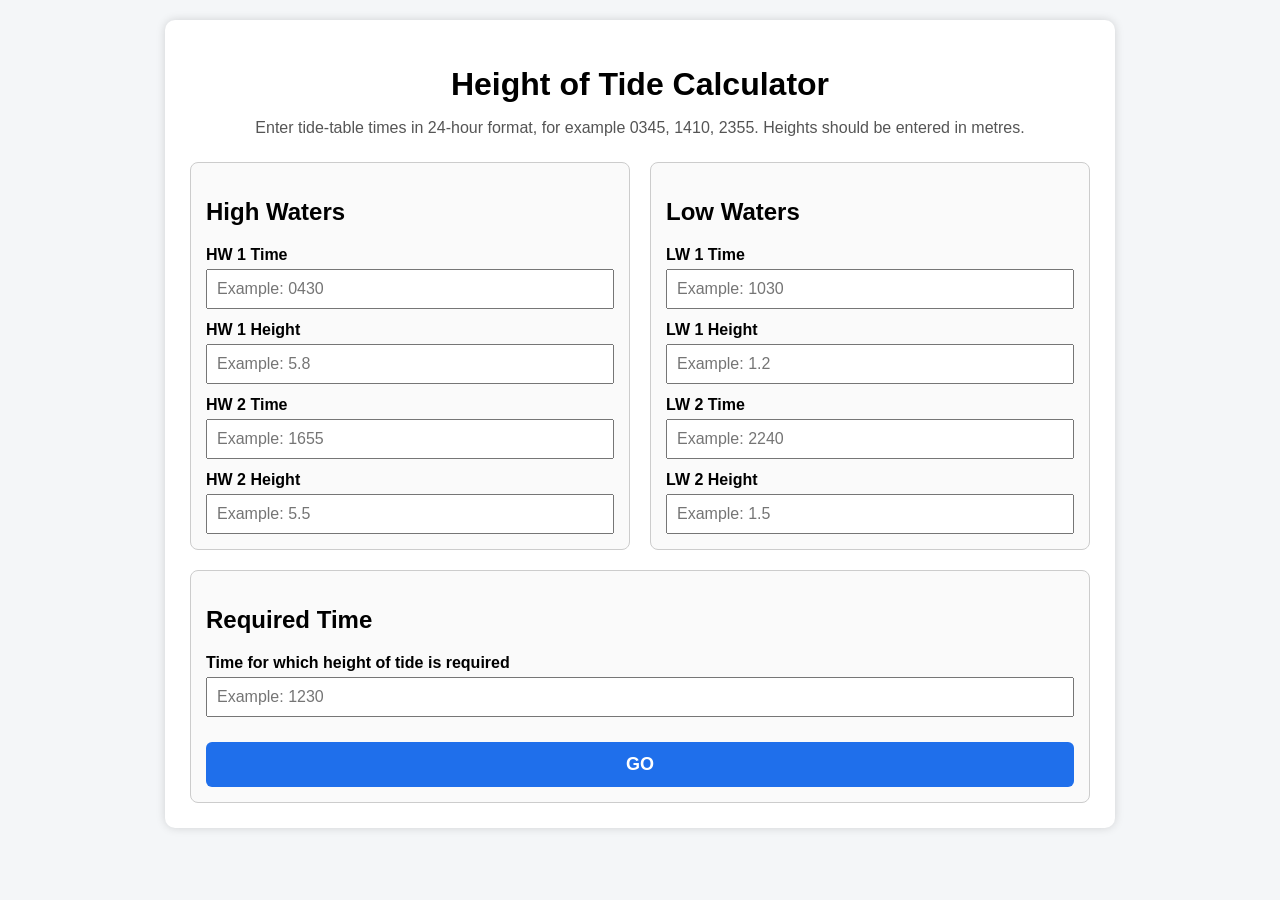
==== hot-calculator.html @ 6f445c13 "Add files via upload" ====
<!DOCTYPE html>
<html lang="en">
<head>
  <meta charset="UTF-8">
  <title>Height of Tide Calculator</title>

  <style>
    body {
      font-family: Arial, sans-serif;
      background: #f4f6f8;
      margin: 0;
      padding: 20px;
    }

    .container {
      max-width: 900px;
      margin: auto;
      background: white;
      padding: 25px;
      border-radius: 10px;
      box-shadow: 0 0 10px rgba(0,0,0,0.15);
    }

    h1 {
      text-align: center;
      margin-bottom: 10px;
    }

    .note {
      text-align: center;
      color: #555;
      margin-bottom: 25px;
    }

    .grid {
      display: grid;
      grid-template-columns: 1fr 1fr;
      gap: 20px;
    }

    .box {
      border: 1px solid #ccc;
      padding: 15px;
      border-radius: 8px;
      background: #fafafa;
    }

    label {
      display: block;
      margin-top: 12px;
      font-weight: bold;
    }

    input {
      width: 100%;
      padding: 9px;
      margin-top: 5px;
      box-sizing: border-box;
      font-size: 16px;
    }

    button {
      margin-top: 25px;
      width: 100%;
      padding: 12px;
      font-size: 18px;
      font-weight: bold;
      cursor: pointer;
      border: none;
      border-radius: 6px;
      background: #1f6feb;
      color: white;
    }

    button:hover {
      background: #1558bd;
    }

    #result {
      margin-top: 25px;
      padding: 18px;
      border-radius: 8px;
      background: #eef7ee;
      border: 1px solid #8bc98b;
      display: none;
      line-height: 1.6;
    }

    .error {
      background: #fff0f0 !important;
      border-color: #d66 !important;
      color: #900;
    }

    .final {
      font-size: 22px;
      font-weight: bold;
      color: #064b06;
    }
  </style>
</head>

<body>

  <div class="container">
    <h1>Height of Tide Calculator</h1>
    <p class="note">
      Enter tide-table times in 24-hour format, for example 0345, 1410, 2355.
      Heights should be entered in metres.
    </p>

    <div class="grid">
      <div class="box">
        <h2>High Waters</h2>

        <label>HW 1 Time</label>
        <input type="text" id="hw1Time" placeholder="Example: 0430">

        <label>HW 1 Height</label>
        <input type="text" id="hw1Height" placeholder="Example: 5.8">

        <label>HW 2 Time</label>
        <input type="text" id="hw2Time" placeholder="Example: 1655">

        <label>HW 2 Height</label>
        <input type="text" id="hw2Height" placeholder="Example: 5.5">
      </div>

      <div class="box">
        <h2>Low Waters</h2>

        <label>LW 1 Time</label>
        <input type="text" id="lw1Time" placeholder="Example: 1030">

        <label>LW 1 Height</label>
        <input type="text" id="lw1Height" placeholder="Example: 1.2">

        <label>LW 2 Time</label>
        <input type="text" id="lw2Time" placeholder="Example: 2240">

        <label>LW 2 Height</label>
        <input type="text" id="lw2Height" placeholder="Example: 1.5">
      </div>
    </div>

    <div class="box" style="margin-top: 20px;">
      <h2>Required Time</h2>

      <label>Time for which height of tide is required</label>
      <input type="text" id="requiredTime" placeholder="Example: 1230">

      <button onclick="calculateHeight()">GO</button>
    </div>

    <div id="result"></div>
  </div>


  <script>
    /*
      Interpolation factors based on the tide interpolation table columns.

      Columns represent interval from nearest HW/LW as percentage of duration:
      0%, 5%, 10%, 15%, ... 50%

      Correction = Range × Factor

      If interval falls between two columns, linear interpolation is applied.
    */

    const factorTable = [
      { p: 0.00, f: 0.000 },
      { p: 0.05, f: 0.006 },
      { p: 0.10, f: 0.024 },
      { p: 0.15, f: 0.054 },
      { p: 0.20, f: 0.095 },
      { p: 0.25, f: 0.146 },
      { p: 0.30, f: 0.206 },
      { p: 0.35, f: 0.273 },
      { p: 0.40, f: 0.345 },
      { p: 0.45, f: 0.422 },
      { p: 0.50, f: 0.500 }
    ];

    function parseTime(value) {
      value = value.trim().replace(":", "");

      if (!/^\d{3,4}$/.test(value)) {
        return null;
      }

      if (value.length === 3) {
        value = "0" + value;
      }

      const hours = Number(value.slice(0, 2));
      const minutes = Number(value.slice(2, 4));

      if (hours < 0 || hours > 23 || minutes < 0 || minutes > 59) {
        return null;
      }

      return hours * 60 + minutes;
    }

    function parseHeight(value) {
      const h = Number(value.trim());
      if (isNaN(h)) return null;
      return h;
    }

    function formatMinutes(totalMinutes) {
      const h = Math.floor(totalMinutes / 60);
      const m = totalMinutes % 60;
      return `${h}h ${String(m).padStart(2, "0")}m`;
    }

    function formatClock(totalMinutes) {
      const h = Math.floor(totalMinutes / 60);
      const m = totalMinutes % 60;
      return `${String(h).padStart(2, "0")}${String(m).padStart(2, "0")}`;
    }

    function showResult(html, isError = false) {
      const result = document.getElementById("result");
      result.innerHTML = html;
      result.style.display = "block";

      if (isError) {
        result.classList.add("error");
      } else {
        result.classList.remove("error");
      }
    }

    function getInterpolatedFactor(intervalFromNearest, duration) {
      const actualPercentage = intervalFromNearest / duration;

      if (actualPercentage <= 0) return 0;
      if (actualPercentage >= 0.5) return 0.5;

      let lower = factorTable[0];
      let upper = factorTable[factorTable.length - 1];

      for (let i = 0; i < factorTable.length - 1; i++) {
        if (
          actualPercentage >= factorTable[i].p &&
          actualPercentage <= factorTable[i + 1].p
        ) {
          lower = factorTable[i];
          upper = factorTable[i + 1];
          break;
        }
      }

      const proportion =
        (actualPercentage - lower.p) / (upper.p - lower.p);

      const interpolatedFactor =
        lower.f + proportion * (upper.f - lower.f);

      return interpolatedFactor;
    }

    function calculateHeight() {
      const tides = [
        {
          type: "HW",
          name: "HW 1",
          time: parseTime(document.getElementById("hw1Time").value),
          height: parseHeight(document.getElementById("hw1Height").value)
        },
        {
          type: "HW",
          name: "HW 2",
          time: parseTime(document.getElementById("hw2Time").value),
          height: parseHeight(document.getElementById("hw2Height").value)
        },
        {
          type: "LW",
          name: "LW 1",
          time: parseTime(document.getElementById("lw1Time").value),
          height: parseHeight(document.getElementById("lw1Height").value)
        },
        {
          type: "LW",
          name: "LW 2",
          time: parseTime(document.getElementById("lw2Time").value),
          height: parseHeight(document.getElementById("lw2Height").value)
        }
      ];

      const requiredTime = parseTime(
        document.getElementById("requiredTime").value
      );

      if (requiredTime === null) {
        showResult("Invalid required time. Enter time like 0345 or 1430.", true);
        return;
      }

      for (const tide of tides) {
        if (tide.time === null || tide.height === null) {
          showResult("Please enter all HW/LW times and heights correctly.", true);
          return;
        }
      }

      tides.sort((a, b) => a.time - b.time);

      let startTide = null;
      let endTide = null;

      for (let i = 0; i < tides.length - 1; i++) {
        if (requiredTime >= tides[i].time && requiredTime <= tides[i + 1].time) {
          startTide = tides[i];
          endTide = tides[i + 1];
          break;
        }
      }

      if (!startTide || !endTide) {
        showResult(
          "Required time is outside the entered tide interval. Enter the previous or next day's tide also if the time lies before the first tide or after the last tide.",
          true
        );
        return;
      }

      if (startTide.type === endTide.type) {
        showResult(
          "The selected interval is invalid because two neighbouring tides are both HW or both LW.",
          true
        );
        return;
      }

      if (requiredTime === startTide.time) {
        showResult(`
          Exact tide time entered.<br>
          <span class="final">Height of Tide = ${startTide.height.toFixed(2)} m</span>
        `);
        return;
      }

      if (requiredTime === endTide.time) {
        showResult(`
          Exact tide time entered.<br>
          <span class="final">Height of Tide = ${endTide.height.toFixed(2)} m</span>
        `);
        return;
      }

      const duration = endTide.time - startTide.time;
      const intervalFromStart = requiredTime - startTide.time;
      const intervalFromEnd = endTide.time - requiredTime;

      const nearestTide =
        intervalFromStart <= intervalFromEnd ? startTide : endTide;

      const intervalFromNearest =
        Math.min(intervalFromStart, intervalFromEnd);

      const highWater =
        startTide.type === "HW" ? startTide : endTide;

      const lowWater =
        startTide.type === "LW" ? startTide : endTide;

      const range = highWater.height - lowWater.height;

      if (range < 0) {
        showResult("Invalid heights. HW height should be greater than LW height.", true);
        return;
      }

      const factor = getInterpolatedFactor(intervalFromNearest, duration);
      const correction = range * factor;

      let finalHeight;

      if (nearestTide.type === "LW") {
        finalHeight = nearestTide.height + correction;
      } else {
        finalHeight = nearestTide.height - correction;
      }

      const html = `
        <b>Selected tide interval:</b><br>
        ${startTide.name} / ${startTide.type}: ${formatClock(startTide.time)}, Height ${startTide.height.toFixed(2)} m<br>
        ${endTide.name} / ${endTide.type}: ${formatClock(endTide.time)}, Height ${endTide.height.toFixed(2)} m<br><br>

        <b>Duration of rise/fall:</b> ${formatMinutes(duration)}<br>
        <b>Required time:</b> ${formatClock(requiredTime)}<br>
        <b>Nearest tide used:</b> ${nearestTide.name} / ${nearestTide.type}<br>
        <b>Interval from nearest HW/LW:</b> ${formatMinutes(intervalFromNearest)}<br>
        <b>Range of tide:</b> ${range.toFixed(2)} m<br>
        <b>Interpolated table factor:</b> ${factor.toFixed(4)}<br>
        <b>Correction:</b> ${correction.toFixed(2)} m<br><br>

        <span class="final">Height of Tide = ${finalHeight.toFixed(2)} m</span>
      `;

      showResult(html);
    }
  </script>

</body>
</html>
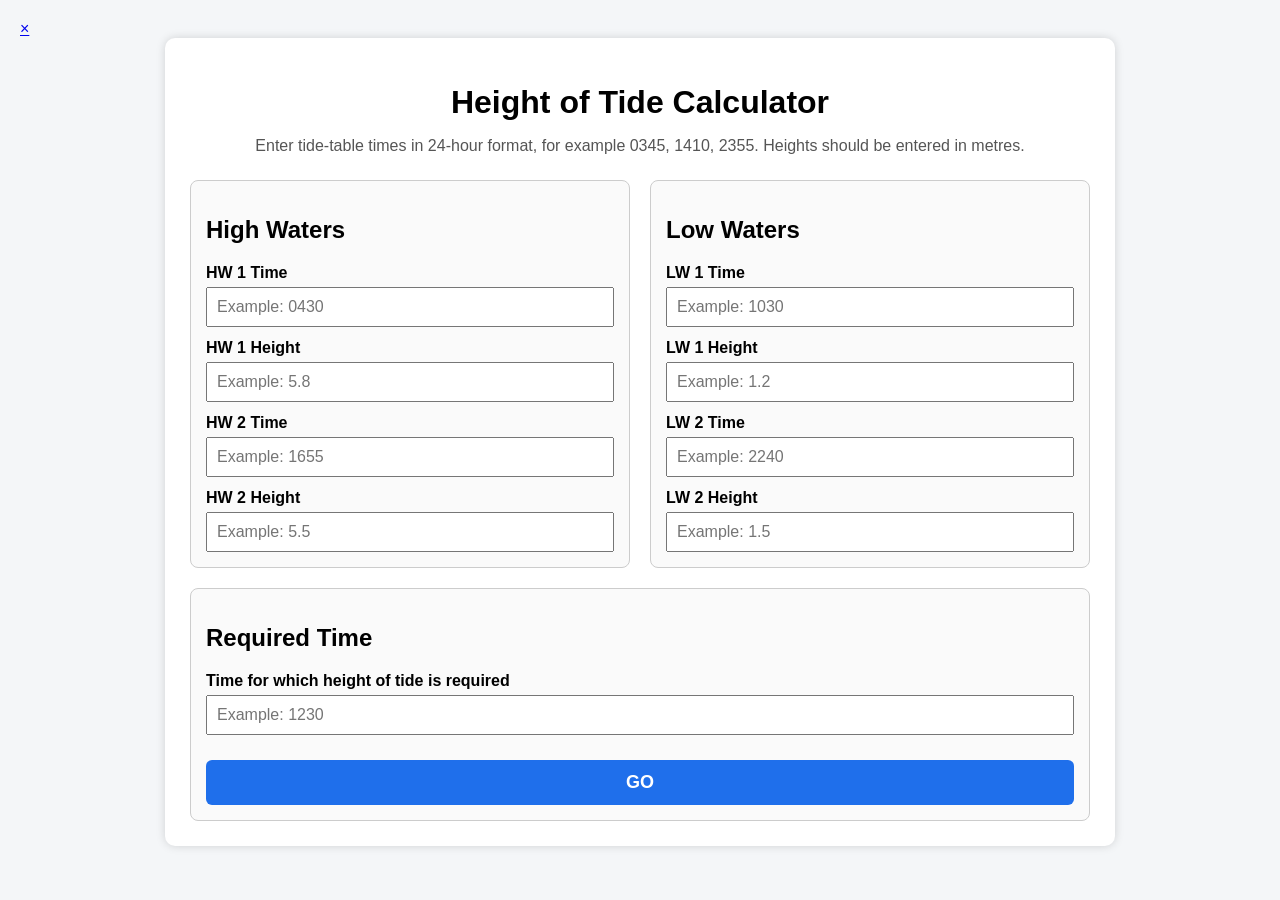
==== commit 5e2cc366: "Update hot-calculator.html" ====
--- a/hot-calculator.html
+++ b/hot-calculator.html
@@ -101,7 +101,7 @@
 </head>
 
 <body>
-
+<a href="index.html" class="home-btn">×</a>
   <div class="container">
     <h1>Height of Tide Calculator</h1>
     <p class="note">
@@ -406,4 +406,4 @@
   </script>
 
 </body>
-</html>+</html>
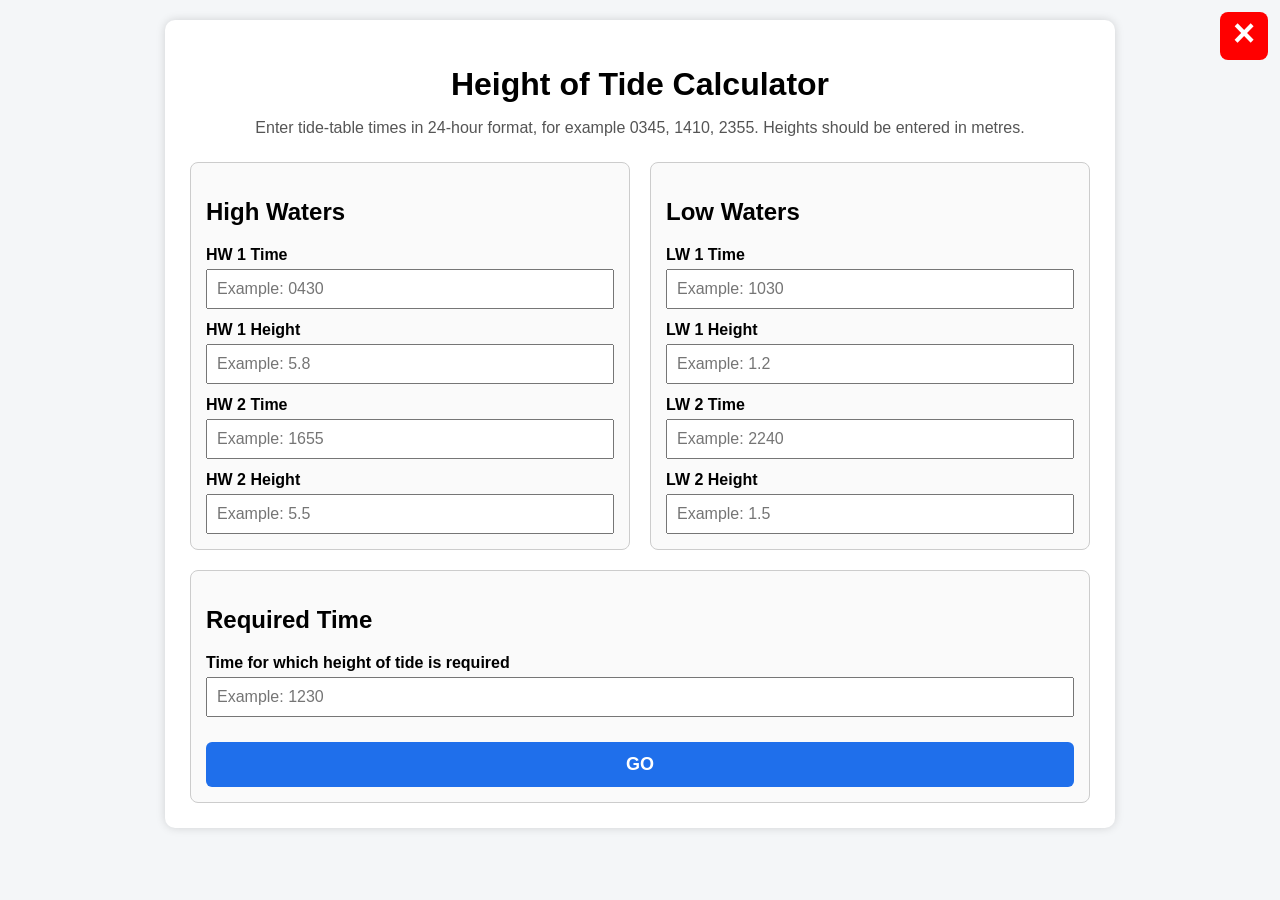
==== commit 0da99353: "Update hot-calculator.html" ====
--- a/hot-calculator.html
+++ b/hot-calculator.html
@@ -2,6 +2,7 @@
 <html lang="en">
 <head>
   <meta charset="UTF-8">
+  <meta name="viewport" content="width=device-width, initial-scale=1.0">
   <title>Height of Tide Calculator</title>
 
   <style>
@@ -97,6 +98,23 @@
       font-weight: bold;
       color: #064b06;
     }
+    
+    .home-btn {
+  position: fixed;
+  top: max(12px, env(safe-area-inset-top));
+  right: max(12px, env(safe-area-inset-right));
+  width: clamp(40px, 9vw, 48px);
+  height: clamp(40px, 9vw, 48px);
+  background: red;
+  color: white;
+  text-decoration: none;
+  font-size: clamp(30px, 7vw, 38px);
+  font-weight: bold;
+  line-height: clamp(36px, 8vw, 43px);
+  text-align: center;
+  border-radius: 8px;
+  z-index: 9999;
+}
   </style>
 </head>
 
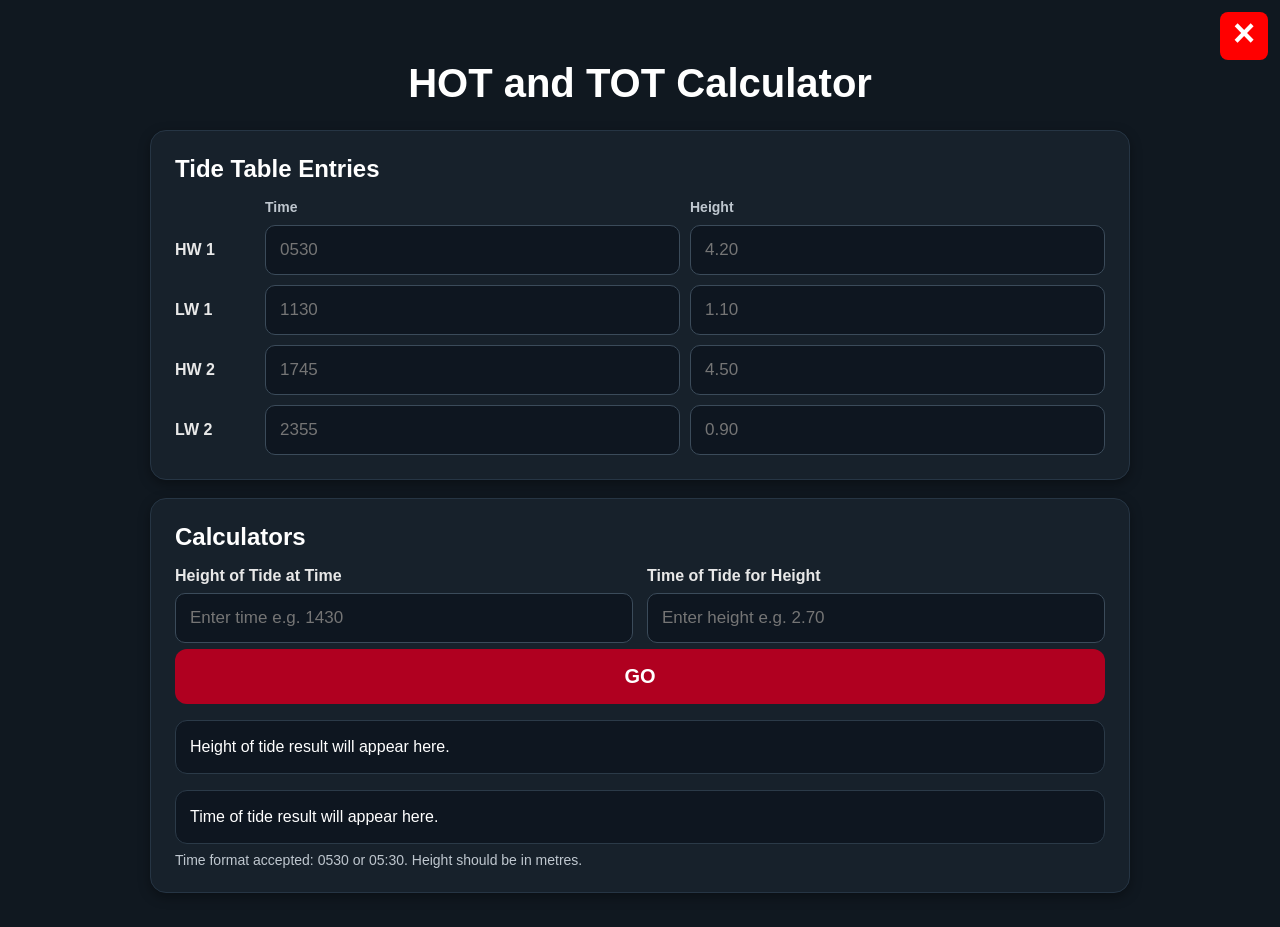
==== commit 6e9b1686: "Update hot-calculator.html to calculate time of tide also" ====
--- a/hot-calculator.html
+++ b/hot-calculator.html
@@ -3,425 +3,606 @@
 <head>
   <meta charset="UTF-8">
   <meta name="viewport" content="width=device-width, initial-scale=1.0">
-  <title>Height of Tide Calculator</title>
+  <title>HOT and TOT Calculator</title>
 
   <style>
+    * {
+      box-sizing: border-box;
+      font-family: Arial, sans-serif;
+      -webkit-tap-highlight-color: transparent;
+    }
+
     body {
-      font-family: Arial, sans-serif;
-      background: #f4f6f8;
       margin: 0;
-      padding: 20px;
+      min-height: 100svh;
+      background: #101820;
+      color: white;
+      padding: max(16px, env(safe-area-inset-top))
+               max(16px, env(safe-area-inset-right))
+               max(16px, env(safe-area-inset-bottom))
+               max(16px, env(safe-area-inset-left));
+    }
+
+    .home-btn {
+      position: fixed;
+      top: max(12px, env(safe-area-inset-top));
+      right: max(12px, env(safe-area-inset-right));
+      width: clamp(40px, 9vw, 48px);
+      height: clamp(40px, 9vw, 48px);
+      background: red;
+      color: white;
+      text-decoration: none;
+      font-size: clamp(30px, 7vw, 38px);
+      font-weight: bold;
+      line-height: clamp(36px, 8vw, 43px);
+      text-align: center;
+      border-radius: 8px;
+      z-index: 9999;
     }
 
     .container {
-      max-width: 900px;
-      margin: auto;
-      background: white;
-      padding: 25px;
-      border-radius: 10px;
-      box-shadow: 0 0 10px rgba(0,0,0,0.15);
+      width: min(100%, 980px);
+      margin: 0 auto;
+      padding-top: clamp(20px, 5vh, 50px);
     }
 
     h1 {
       text-align: center;
-      margin-bottom: 10px;
-    }
-
-    .note {
-      text-align: center;
-      color: #555;
-      margin-bottom: 25px;
-    }
-
-    .grid {
+      font-size: clamp(24px, 6vw, 40px);
+      margin: 0 52px 24px;
+    }
+
+    .card {
+      background: #17212b;
+      border: 1px solid #263544;
+      border-radius: 16px;
+      padding: clamp(16px, 3vw, 24px);
+      margin-bottom: 18px;
+      box-shadow: 0 4px 12px rgba(0,0,0,0.35);
+    }
+
+    h2 {
+      margin: 0 0 16px;
+      font-size: clamp(18px, 4vw, 24px);
+      color: #ffffff;
+    }
+
+    .tide-grid {
       display: grid;
-      grid-template-columns: 1fr 1fr;
-      gap: 20px;
-    }
-
-    .box {
-      border: 1px solid #ccc;
-      padding: 15px;
-      border-radius: 8px;
-      background: #fafafa;
+      grid-template-columns: 80px 1fr 1fr;
+      gap: 10px;
+      align-items: center;
+    }
+
+    .grid-head {
+      color: #bfc7cf;
+      font-size: 14px;
+      font-weight: bold;
     }
 
     label {
-      display: block;
-      margin-top: 12px;
       font-weight: bold;
+      color: #e8e8e8;
     }
 
     input {
       width: 100%;
-      padding: 9px;
-      margin-top: 5px;
-      box-sizing: border-box;
+      padding: 14px;
+      border-radius: 10px;
+      border: 1px solid #3b4b5a;
+      background: #0e1620;
+      color: white;
+      font-size: 17px;
+      outline: none;
+    }
+
+    input:focus {
+      border-color: #1f6feb;
+    }
+
+    .calculator-grid {
+      display: grid;
+      grid-template-columns: 1fr;
+      gap: 14px;
+    }
+
+    .field label {
+      display: block;
+      margin-bottom: 8px;
+    }
+
+    .go-btn {
+      width: 100%;
+      border: none;
+      border-radius: 12px;
+      padding: 16px;
+      font-size: 20px;
+      font-weight: bold;
+      color: white;
+      background: #b00020;
+      cursor: pointer;
+      margin-top: 6px;
+    }
+
+    .go-btn.ready {
+      background: #0a8f3c;
+    }
+
+    .result {
+      margin-top: 16px;
+      padding: 14px;
+      border-radius: 12px;
+      background: #0e1620;
+      border: 1px solid #2b3a48;
+      min-height: 52px;
+      line-height: 1.5;
       font-size: 16px;
     }
 
-    button {
-      margin-top: 25px;
-      width: 100%;
-      padding: 12px;
-      font-size: 18px;
+    .success {
+      color: #ffffff;
+    }
+
+    .error {
+      color: #ffb3b3;
       font-weight: bold;
-      cursor: pointer;
-      border: none;
-      border-radius: 6px;
-      background: #1f6feb;
-      color: white;
-    }
-
-    button:hover {
-      background: #1558bd;
-    }
-
-    #result {
-      margin-top: 25px;
-      padding: 18px;
-      border-radius: 8px;
-      background: #eef7ee;
-      border: 1px solid #8bc98b;
-      display: none;
-      line-height: 1.6;
-    }
-
-    .error {
-      background: #fff0f0 !important;
-      border-color: #d66 !important;
-      color: #900;
-    }
-
-    .final {
-      font-size: 22px;
-      font-weight: bold;
-      color: #064b06;
-    }
-    
-    .home-btn {
-  position: fixed;
-  top: max(12px, env(safe-area-inset-top));
-  right: max(12px, env(safe-area-inset-right));
-  width: clamp(40px, 9vw, 48px);
-  height: clamp(40px, 9vw, 48px);
-  background: red;
-  color: white;
-  text-decoration: none;
-  font-size: clamp(30px, 7vw, 38px);
-  font-weight: bold;
-  line-height: clamp(36px, 8vw, 43px);
-  text-align: center;
-  border-radius: 8px;
-  z-index: 9999;
-}
+    }
+
+    ul {
+      margin: 10px 0 0;
+      padding-left: 20px;
+    }
+
+    li {
+      margin-bottom: 8px;
+    }
+
+    .small {
+      color: #bfc7cf;
+      font-size: 14px;
+      margin-top: 8px;
+    }
+
+    @media (min-width: 760px) {
+      .calculator-grid {
+        grid-template-columns: 1fr 1fr;
+      }
+    }
+
+    @media (orientation: landscape) and (max-height: 520px) {
+      .container {
+        padding-top: 8px;
+      }
+
+      h1 {
+        font-size: 26px;
+        margin-bottom: 14px;
+      }
+
+      .card {
+        padding: 14px;
+      }
+
+      input {
+        padding: 10px;
+      }
+    }
   </style>
 </head>
 
 <body>
-<a href="index.html" class="home-btn">×</a>
-  <div class="container">
-    <h1>Height of Tide Calculator</h1>
-    <p class="note">
-      Enter tide-table times in 24-hour format, for example 0345, 1410, 2355.
-      Heights should be entered in metres.
-    </p>
-
-    <div class="grid">
-      <div class="box">
-        <h2>High Waters</h2>
-
-        <label>HW 1 Time</label>
-        <input type="text" id="hw1Time" placeholder="Example: 0430">
-
-        <label>HW 1 Height</label>
-        <input type="text" id="hw1Height" placeholder="Example: 5.8">
-
-        <label>HW 2 Time</label>
-        <input type="text" id="hw2Time" placeholder="Example: 1655">
-
-        <label>HW 2 Height</label>
-        <input type="text" id="hw2Height" placeholder="Example: 5.5">
+  <a href="index.html" class="home-btn" aria-label="Back to Home">×</a>
+
+  <main class="container">
+    <h1>HOT and TOT Calculator</h1>
+
+    <section class="card">
+      <h2>Tide Table Entries</h2>
+
+      <div class="tide-grid">
+        <div></div>
+        <div class="grid-head">Time</div>
+        <div class="grid-head">Height</div>
+
+        <label>HW 1</label>
+        <input id="hw1_time" type="text" inputmode="numeric" placeholder="0530">
+        <input id="hw1_height" type="number" step="0.01" placeholder="4.20">
+
+        <label>LW 1</label>
+        <input id="lw1_time" type="text" inputmode="numeric" placeholder="1130">
+        <input id="lw1_height" type="number" step="0.01" placeholder="1.10">
+
+        <label>HW 2</label>
+        <input id="hw2_time" type="text" inputmode="numeric" placeholder="1745">
+        <input id="hw2_height" type="number" step="0.01" placeholder="4.50">
+
+        <label>LW 2</label>
+        <input id="lw2_time" type="text" inputmode="numeric" placeholder="2355">
+        <input id="lw2_height" type="number" step="0.01" placeholder="0.90">
       </div>
-
-      <div class="box">
-        <h2>Low Waters</h2>
-
-        <label>LW 1 Time</label>
-        <input type="text" id="lw1Time" placeholder="Example: 1030">
-
-        <label>LW 1 Height</label>
-        <input type="text" id="lw1Height" placeholder="Example: 1.2">
-
-        <label>LW 2 Time</label>
-        <input type="text" id="lw2Time" placeholder="Example: 2240">
-
-        <label>LW 2 Height</label>
-        <input type="text" id="lw2Height" placeholder="Example: 1.5">
+    </section>
+
+    <section class="card">
+      <h2>Calculators</h2>
+
+      <div class="calculator-grid">
+        <div class="field">
+          <label for="wanted_time">Height of Tide at Time</label>
+          <input id="wanted_time" type="text" inputmode="numeric" placeholder="Enter time e.g. 1430">
+        </div>
+
+        <div class="field">
+          <label for="wanted_height">Time of Tide for Height</label>
+          <input id="wanted_height" type="number" step="0.01" placeholder="Enter height e.g. 2.70">
+        </div>
       </div>
-    </div>
-
-    <div class="box" style="margin-top: 20px;">
-      <h2>Required Time</h2>
-
-      <label>Time for which height of tide is required</label>
-      <input type="text" id="requiredTime" placeholder="Example: 1230">
-
-      <button onclick="calculateHeight()">GO</button>
-    </div>
-
-    <div id="result"></div>
-  </div>
-
+
+      <button id="goBtn" class="go-btn" onclick="calculateAll()">GO</button>
+
+      <div id="hotResult" class="result">Height of tide result will appear here.</div>
+      <div id="totResult" class="result">Time of tide result will appear here.</div>
+
+      <div class="small">
+        Time format accepted: 0530 or 05:30. Height should be in metres.
+      </div>
+    </section>
+  </main>
 
   <script>
-    /*
-      Interpolation factors based on the tide interpolation table columns.
-
-      Columns represent interval from nearest HW/LW as percentage of duration:
-      0%, 5%, 10%, 15%, ... 50%
-
-      Correction = Range × Factor
-
-      If interval falls between two columns, linear interpolation is applied.
-    */
-
-    const factorTable = [
-      { p: 0.00, f: 0.000 },
-      { p: 0.05, f: 0.006 },
-      { p: 0.10, f: 0.024 },
-      { p: 0.15, f: 0.054 },
-      { p: 0.20, f: 0.095 },
-      { p: 0.25, f: 0.146 },
-      { p: 0.30, f: 0.206 },
-      { p: 0.35, f: 0.273 },
-      { p: 0.40, f: 0.345 },
-      { p: 0.45, f: 0.422 },
-      { p: 0.50, f: 0.500 }
+    const eventDefs = [
+      { id: "hw1", type: "HW", label: "HW 1" },
+      { id: "lw1", type: "LW", label: "LW 1" },
+      { id: "hw2", type: "HW", label: "HW 2" },
+      { id: "lw2", type: "LW", label: "LW 2" }
     ];
 
-    function parseTime(value) {
-      value = value.trim().replace(":", "");
-
-      if (!/^\d{3,4}$/.test(value)) {
+    const goBtn = document.getElementById("goBtn");
+    const hotResult = document.getElementById("hotResult");
+    const totResult = document.getElementById("totResult");
+
+    document.querySelectorAll("input").forEach(input => {
+      input.addEventListener("input", updateButtonState);
+    });
+
+    function parseTimeToMinutes(value) {
+      const raw = String(value).trim();
+
+      if (raw === "") return null;
+
+      let hours;
+      let minutes;
+
+      if (raw.includes(":")) {
+        const parts = raw.split(":");
+        if (parts.length !== 2) return null;
+
+        hours = Number(parts[0]);
+        minutes = Number(parts[1]);
+      } else {
+        if (!/^\d{3,4}$/.test(raw)) return null;
+
+        const padded = raw.padStart(4, "0");
+        hours = Number(padded.slice(0, 2));
+        minutes = Number(padded.slice(2, 4));
+      }
+
+      if (!Number.isInteger(hours) || !Number.isInteger(minutes)) return null;
+      if (hours < 0 || hours > 23 || minutes < 0 || minutes > 59) return null;
+
+      return hours * 60 + minutes;
+    }
+
+    function parseHeight(value) {
+      const raw = String(value).trim();
+      if (raw === "") return null;
+
+      const number = Number(raw);
+      if (!Number.isFinite(number)) return null;
+
+      return number;
+    }
+
+    function formatClock(totalMinutes) {
+      let minutes = Math.round(totalMinutes);
+      minutes = ((minutes % 1440) + 1440) % 1440;
+
+      const h = Math.floor(minutes / 60);
+      const m = minutes % 60;
+
+      return String(h).padStart(2, "0") + String(m).padStart(2, "0");
+    }
+
+    function formatClockWithDay(totalMinutes) {
+      if (totalMinutes < 0) {
+        return formatClock(totalMinutes) + " previous day";
+      }
+
+      if (totalMinutes >= 1440) {
+        return formatClock(totalMinutes) + " next day";
+      }
+
+      return formatClock(totalMinutes);
+    }
+
+    function formatDuration(minutes) {
+      const rounded = Math.round(minutes);
+      const h = Math.floor(rounded / 60);
+      const m = rounded % 60;
+
+      return `${h}h ${String(m).padStart(2, "0")}m`;
+    }
+
+    function clamp(value, minimum, maximum) {
+      return Math.min(Math.max(value, minimum), maximum);
+    }
+
+    function readEvents() {
+      const events = eventDefs.map(def => {
+        const time = parseTimeToMinutes(document.getElementById(def.id + "_time").value);
+        const height = parseHeight(document.getElementById(def.id + "_height").value);
+
+        if (time === null) {
+          throw new Error(`${def.label} time is invalid.`);
+        }
+
+        if (height === null) {
+          throw new Error(`${def.label} height is invalid.`);
+        }
+
+        return {
+          type: def.type,
+          label: def.label,
+          time,
+          height
+        };
+      });
+
+      const sorted = events.sort((a, b) => a.time - b.time);
+
+      const usedTimes = new Set();
+      for (const event of sorted) {
+        if (usedTimes.has(event.time)) {
+          throw new Error("Two tide entries cannot have the same time.");
+        }
+        usedTimes.add(event.time);
+      }
+
+      return sorted;
+    }
+
+    function cloneEvent(event, timeShift) {
+      return {
+        type: event.type,
+        label: event.label,
+        time: event.time + timeShift,
+        height: event.height
+      };
+    }
+
+    function buildIntervals(events) {
+      const intervals = [];
+      const first = events[0];
+      const last = events[events.length - 1];
+
+      intervals.push({
+        start: cloneEvent(last, -1440),
+        end: cloneEvent(first, 0)
+      });
+
+      for (let i = 0; i < events.length - 1; i++) {
+        intervals.push({
+          start: cloneEvent(events[i], 0),
+          end: cloneEvent(events[i + 1], 0)
+        });
+      }
+
+      intervals.push({
+        start: cloneEvent(last, 0),
+        end: cloneEvent(first, 1440)
+      });
+
+      return intervals.filter(interval => interval.end.time > interval.start.time);
+    }
+
+    function heightAtTime(interval, wantedMinutes) {
+      const duration = interval.end.time - interval.start.time;
+      const elapsed = wantedMinutes - interval.start.time;
+      const fraction = clamp(elapsed / duration, 0, 1);
+
+      const range = Math.abs(interval.end.height - interval.start.height);
+      const correction = range * (1 - Math.cos(Math.PI * fraction)) / 2;
+
+      if (interval.end.height > interval.start.height) {
+        return interval.start.height + correction;
+      }
+
+      return interval.start.height - correction;
+    }
+
+    function timeForHeight(interval, wantedHeight) {
+      const startHeight = interval.start.height;
+      const endHeight = interval.end.height;
+      const range = Math.abs(endHeight - startHeight);
+
+      if (range === 0) return null;
+
+      const lowest = Math.min(startHeight, endHeight);
+      const highest = Math.max(startHeight, endHeight);
+
+      if (wantedHeight < lowest - 0.000001 || wantedHeight > highest + 0.000001) {
         return null;
       }
 
-      if (value.length === 3) {
-        value = "0" + value;
-      }
-
-      const hours = Number(value.slice(0, 2));
-      const minutes = Number(value.slice(2, 4));
-
-      if (hours < 0 || hours > 23 || minutes < 0 || minutes > 59) {
-        return null;
-      }
-
-      return hours * 60 + minutes;
-    }
-
-    function parseHeight(value) {
-      const h = Number(value.trim());
-      if (isNaN(h)) return null;
-      return h;
-    }
-
-    function formatMinutes(totalMinutes) {
-      const h = Math.floor(totalMinutes / 60);
-      const m = totalMinutes % 60;
-      return `${h}h ${String(m).padStart(2, "0")}m`;
-    }
-
-    function formatClock(totalMinutes) {
-      const h = Math.floor(totalMinutes / 60);
-      const m = totalMinutes % 60;
-      return `${String(h).padStart(2, "0")}${String(m).padStart(2, "0")}`;
-    }
-
-    function showResult(html, isError = false) {
-      const result = document.getElementById("result");
-      result.innerHTML = html;
-      result.style.display = "block";
-
-      if (isError) {
-        result.classList.add("error");
+      let correction;
+
+      if (endHeight > startHeight) {
+        correction = wantedHeight - startHeight;
       } else {
-        result.classList.remove("error");
-      }
-    }
-
-    function getInterpolatedFactor(intervalFromNearest, duration) {
-      const actualPercentage = intervalFromNearest / duration;
-
-      if (actualPercentage <= 0) return 0;
-      if (actualPercentage >= 0.5) return 0.5;
-
-      let lower = factorTable[0];
-      let upper = factorTable[factorTable.length - 1];
-
-      for (let i = 0; i < factorTable.length - 1; i++) {
-        if (
-          actualPercentage >= factorTable[i].p &&
-          actualPercentage <= factorTable[i + 1].p
-        ) {
-          lower = factorTable[i];
-          upper = factorTable[i + 1];
-          break;
-        }
-      }
-
-      const proportion =
-        (actualPercentage - lower.p) / (upper.p - lower.p);
-
-      const interpolatedFactor =
-        lower.f + proportion * (upper.f - lower.f);
-
-      return interpolatedFactor;
-    }
-
-    function calculateHeight() {
-      const tides = [
-        {
-          type: "HW",
-          name: "HW 1",
-          time: parseTime(document.getElementById("hw1Time").value),
-          height: parseHeight(document.getElementById("hw1Height").value)
-        },
-        {
-          type: "HW",
-          name: "HW 2",
-          time: parseTime(document.getElementById("hw2Time").value),
-          height: parseHeight(document.getElementById("hw2Height").value)
-        },
-        {
-          type: "LW",
-          name: "LW 1",
-          time: parseTime(document.getElementById("lw1Time").value),
-          height: parseHeight(document.getElementById("lw1Height").value)
-        },
-        {
-          type: "LW",
-          name: "LW 2",
-          time: parseTime(document.getElementById("lw2Time").value),
-          height: parseHeight(document.getElementById("lw2Height").value)
-        }
-      ];
-
-      const requiredTime = parseTime(
-        document.getElementById("requiredTime").value
+        correction = startHeight - wantedHeight;
+      }
+
+      const ratio = clamp(correction / range, 0, 1);
+      const fraction = Math.acos(1 - 2 * ratio) / Math.PI;
+
+      return interval.start.time + fraction * (interval.end.time - interval.start.time);
+    }
+
+    function intervalText(interval) {
+      const direction = interval.end.height > interval.start.height ? "Rising" : "Falling";
+      const range = Math.abs(interval.end.height - interval.start.height);
+
+      return `${direction}, ${interval.start.type} ${formatClockWithDay(interval.start.time)} to ${interval.end.type} ${formatClockWithDay(interval.end.time)}, Range ${range.toFixed(2)} m`;
+    }
+
+    function calculateAll() {
+      hotResult.innerHTML = "Height of tide result will appear here.";
+      totResult.innerHTML = "Time of tide result will appear here.";
+
+      let events;
+      let intervals;
+
+      try {
+        events = readEvents();
+        intervals = buildIntervals(events);
+      } catch (error) {
+        hotResult.innerHTML = `<div class="error">${error.message}</div>`;
+        totResult.innerHTML = `<div class="error">${error.message}</div>`;
+        updateButtonState();
+        return;
+      }
+
+      calculateHOT(intervals);
+      calculateTOT(intervals);
+      updateButtonState();
+    }
+
+    function calculateHOT(intervals) {
+      const wantedTimeRaw = document.getElementById("wanted_time").value.trim();
+
+      if (wantedTimeRaw === "") {
+        hotResult.innerHTML = "Height of tide result will appear here.";
+        return;
+      }
+
+      const wantedMinutes = parseTimeToMinutes(wantedTimeRaw);
+
+      if (wantedMinutes === null) {
+        hotResult.innerHTML = `<div class="error">Enter valid time for Height of Tide.</div>`;
+        return;
+      }
+
+      const interval = intervals.find(item =>
+        wantedMinutes >= item.start.time && wantedMinutes <= item.end.time
       );
 
-      if (requiredTime === null) {
-        showResult("Invalid required time. Enter time like 0345 or 1430.", true);
+      if (!interval) {
+        hotResult.innerHTML = `<div class="error">The entered time is not between the given tide periods.</div>`;
         return;
       }
 
-      for (const tide of tides) {
-        if (tide.time === null || tide.height === null) {
-          showResult("Please enter all HW/LW times and heights correctly.", true);
-          return;
-        }
-      }
-
-      tides.sort((a, b) => a.time - b.time);
-
-      let startTide = null;
-      let endTide = null;
-
-      for (let i = 0; i < tides.length - 1; i++) {
-        if (requiredTime >= tides[i].time && requiredTime <= tides[i + 1].time) {
-          startTide = tides[i];
-          endTide = tides[i + 1];
-          break;
-        }
-      }
-
-      if (!startTide || !endTide) {
-        showResult(
-          "Required time is outside the entered tide interval. Enter the previous or next day's tide also if the time lies before the first tide or after the last tide.",
-          true
-        );
+      const height = heightAtTime(interval, wantedMinutes);
+
+      hotResult.innerHTML = `
+        <div class="success">
+          <strong>Height of Tide at ${formatClock(wantedMinutes)}:</strong>
+          ${height.toFixed(2)} m
+          <div class="small">${intervalText(interval)}</div>
+        </div>
+      `;
+    }
+
+    function calculateTOT(intervals) {
+      const wantedHeightRaw = document.getElementById("wanted_height").value.trim();
+
+      if (wantedHeightRaw === "") {
+        totResult.innerHTML = "Time of tide result will appear here.";
         return;
       }
 
-      if (startTide.type === endTide.type) {
-        showResult(
-          "The selected interval is invalid because two neighbouring tides are both HW or both LW.",
-          true
-        );
+      const wantedHeight = parseHeight(wantedHeightRaw);
+
+      if (wantedHeight === null) {
+        totResult.innerHTML = `<div class="error">Enter valid height for Time of Tide.</div>`;
         return;
       }
 
-      if (requiredTime === startTide.time) {
-        showResult(`
-          Exact tide time entered.<br>
-          <span class="final">Height of Tide = ${startTide.height.toFixed(2)} m</span>
-        `);
+      const results = [];
+      const seen = new Set();
+
+      for (const interval of intervals) {
+        const tideTime = timeForHeight(interval, wantedHeight);
+
+        if (tideTime === null) continue;
+        if (tideTime < 0) continue;
+
+        const roundedTime = Math.round(tideTime);
+        const key = roundedTime + "-" + interval.start.time + "-" + interval.end.time;
+
+        if (seen.has(key)) continue;
+        seen.add(key);
+
+        results.push({
+          time: tideTime,
+          interval
+        });
+      }
+
+      if (results.length === 0) {
+        totResult.innerHTML = `
+          <div class="error">
+            Height ${wantedHeight.toFixed(2)} m does not occur between the given tide periods.
+          </div>
+        `;
         return;
       }
 
-      if (requiredTime === endTide.time) {
-        showResult(`
-          Exact tide time entered.<br>
-          <span class="final">Height of Tide = ${endTide.height.toFixed(2)} m</span>
-        `);
-        return;
-      }
-
-      const duration = endTide.time - startTide.time;
-      const intervalFromStart = requiredTime - startTide.time;
-      const intervalFromEnd = endTide.time - requiredTime;
-
-      const nearestTide =
-        intervalFromStart <= intervalFromEnd ? startTide : endTide;
-
-      const intervalFromNearest =
-        Math.min(intervalFromStart, intervalFromEnd);
-
-      const highWater =
-        startTide.type === "HW" ? startTide : endTide;
-
-      const lowWater =
-        startTide.type === "LW" ? startTide : endTide;
-
-      const range = highWater.height - lowWater.height;
-
-      if (range < 0) {
-        showResult("Invalid heights. HW height should be greater than LW height.", true);
-        return;
-      }
-
-      const factor = getInterpolatedFactor(intervalFromNearest, duration);
-      const correction = range * factor;
-
-      let finalHeight;
-
-      if (nearestTide.type === "LW") {
-        finalHeight = nearestTide.height + correction;
+      results.sort((a, b) => a.time - b.time);
+
+      const listItems = results.map(result => {
+        const elapsedFromStart = result.time - result.interval.start.time;
+
+        return `
+          <li>
+            <strong>${formatClockWithDay(result.time)}</strong>
+            <div class="small">
+              ${intervalText(result.interval)}<br>
+              Interval from ${result.interval.start.type}: ${formatDuration(elapsedFromStart)}
+            </div>
+          </li>
+        `;
+      }).join("");
+
+      totResult.innerHTML = `
+        <div class="success">
+          <strong>Time of Tide for ${wantedHeight.toFixed(2)} m:</strong>
+          <ul>${listItems}</ul>
+        </div>
+      `;
+    }
+
+    function updateButtonState() {
+      let commonInputsValid = true;
+
+      try {
+        readEvents();
+      } catch {
+        commonInputsValid = false;
+      }
+
+      const wantedTimeRaw = document.getElementById("wanted_time").value.trim();
+      const wantedHeightRaw = document.getElementById("wanted_height").value.trim();
+
+      const wantedTimeValid = wantedTimeRaw !== "" && parseTimeToMinutes(wantedTimeRaw) !== null;
+      const wantedHeightValid = wantedHeightRaw !== "" && parseHeight(wantedHeightRaw) !== null;
+
+      if (commonInputsValid && (wantedTimeValid || wantedHeightValid)) {
+        goBtn.classList.add("ready");
       } else {
-        finalHeight = nearestTide.height - correction;
-      }
-
-      const html = `
-        <b>Selected tide interval:</b><br>
-        ${startTide.name} / ${startTide.type}: ${formatClock(startTide.time)}, Height ${startTide.height.toFixed(2)} m<br>
-        ${endTide.name} / ${endTide.type}: ${formatClock(endTide.time)}, Height ${endTide.height.toFixed(2)} m<br><br>
-
-        <b>Duration of rise/fall:</b> ${formatMinutes(duration)}<br>
-        <b>Required time:</b> ${formatClock(requiredTime)}<br>
-        <b>Nearest tide used:</b> ${nearestTide.name} / ${nearestTide.type}<br>
-        <b>Interval from nearest HW/LW:</b> ${formatMinutes(intervalFromNearest)}<br>
-        <b>Range of tide:</b> ${range.toFixed(2)} m<br>
-        <b>Interpolated table factor:</b> ${factor.toFixed(4)}<br>
-        <b>Correction:</b> ${correction.toFixed(2)} m<br><br>
-
-        <span class="final">Height of Tide = ${finalHeight.toFixed(2)} m</span>
-      `;
-
-      showResult(html);
-    }
+        goBtn.classList.remove("ready");
+      }
+    }
+
+    updateButtonState();
   </script>
-
 </body>
 </html>
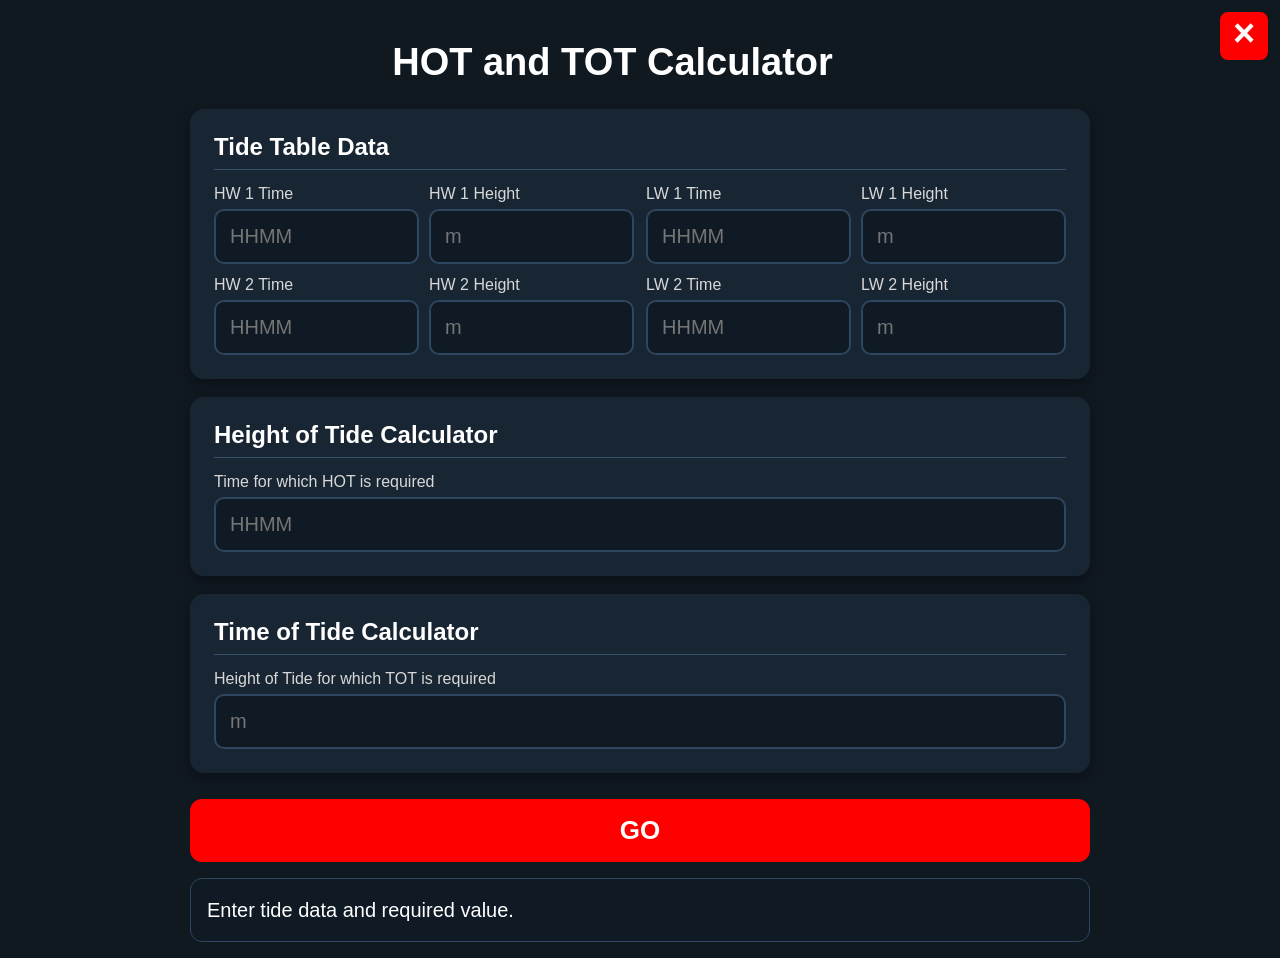
==== commit 06bbacf7: "Update hot-calculator.html" ====
--- a/hot-calculator.html
+++ b/hot-calculator.html
@@ -41,58 +41,61 @@
     }
 
     .container {
-      width: min(100%, 980px);
+      width: min(100%, 900px);
       margin: 0 auto;
-      padding-top: clamp(20px, 5vh, 50px);
+      padding-top: 25px;
     }
 
     h1 {
       text-align: center;
-      font-size: clamp(24px, 6vw, 40px);
-      margin: 0 52px 24px;
+      font-size: clamp(25px, 5vw, 38px);
+      margin: 0 55px 25px 0;
     }
 
     .card {
-      background: #17212b;
-      border: 1px solid #263544;
-      border-radius: 16px;
-      padding: clamp(16px, 3vw, 24px);
+      background: #182633;
+      border-radius: 14px;
+      padding: clamp(16px, 4vw, 24px);
       margin-bottom: 18px;
       box-shadow: 0 4px 12px rgba(0,0,0,0.35);
     }
 
     h2 {
-      margin: 0 0 16px;
+      margin: 0 0 15px;
       font-size: clamp(18px, 4vw, 24px);
       color: #ffffff;
-    }
-
-    .tide-grid {
+      border-bottom: 1px solid #35506a;
+      padding-bottom: 8px;
+    }
+
+    .grid {
       display: grid;
-      grid-template-columns: 80px 1fr 1fr;
+      grid-template-columns: 1fr;
+      gap: 12px;
+    }
+
+    .row {
+      display: grid;
+      grid-template-columns: 1fr 1fr;
       gap: 10px;
-      align-items: center;
-    }
-
-    .grid-head {
-      color: #bfc7cf;
-      font-size: 14px;
-      font-weight: bold;
+      align-items: end;
     }
 
     label {
-      font-weight: bold;
-      color: #e8e8e8;
+      font-size: clamp(14px, 3vw, 16px);
+      color: #d8d8d8;
+      display: block;
+      margin-bottom: 6px;
     }
 
     input {
       width: 100%;
       padding: 14px;
       border-radius: 10px;
-      border: 1px solid #3b4b5a;
-      background: #0e1620;
+      border: 2px solid #2e465f;
+      background: #0f1a24;
       color: white;
-      font-size: 17px;
+      font-size: clamp(16px, 4vw, 20px);
       outline: none;
     }
 
@@ -100,47 +103,31 @@
       border-color: #1f6feb;
     }
 
-    .calculator-grid {
-      display: grid;
-      grid-template-columns: 1fr;
-      gap: 14px;
-    }
-
-    .field label {
-      display: block;
-      margin-bottom: 8px;
-    }
-
     .go-btn {
       width: 100%;
+      padding: 16px;
       border: none;
       border-radius: 12px;
+      color: white;
+      font-size: clamp(20px, 5vw, 26px);
+      font-weight: bold;
+      background: red;
+      margin-top: 8px;
+    }
+
+    .go-btn.valid {
+      background: green;
+    }
+
+    .result {
+      background: #0f1a24;
+      border-radius: 12px;
       padding: 16px;
-      font-size: 20px;
-      font-weight: bold;
-      color: white;
-      background: #b00020;
-      cursor: pointer;
-      margin-top: 6px;
-    }
-
-    .go-btn.ready {
-      background: #0a8f3c;
-    }
-
-    .result {
       margin-top: 16px;
-      padding: 14px;
-      border-radius: 12px;
-      background: #0e1620;
-      border: 1px solid #2b3a48;
-      min-height: 52px;
+      font-size: clamp(16px, 3.5vw, 20px);
       line-height: 1.5;
-      font-size: 16px;
-    }
-
-    .success {
-      color: #ffffff;
+      white-space: pre-line;
+      border: 1px solid #2e465f;
     }
 
     .error {
@@ -148,39 +135,29 @@
       font-weight: bold;
     }
 
-    ul {
-      margin: 10px 0 0;
-      padding-left: 20px;
-    }
-
-    li {
-      margin-bottom: 8px;
-    }
-
-    .small {
-      color: #bfc7cf;
-      font-size: 14px;
-      margin-top: 8px;
-    }
-
-    @media (min-width: 760px) {
-      .calculator-grid {
+    .success {
+      color: #b8ffb8;
+      font-weight: bold;
+    }
+
+    @media (min-width: 750px) {
+      .grid {
         grid-template-columns: 1fr 1fr;
       }
     }
 
-    @media (orientation: landscape) and (max-height: 520px) {
+    @media (orientation: landscape) and (max-height: 550px) {
       .container {
         padding-top: 8px;
       }
 
       h1 {
-        font-size: 26px;
         margin-bottom: 14px;
       }
 
       .card {
         padding: 14px;
+        margin-bottom: 12px;
       }
 
       input {
@@ -191,418 +168,412 @@
 </head>
 
 <body>
-  <a href="index.html" class="home-btn" aria-label="Back to Home">×</a>
-
-  <main class="container">
+  <a href="index.html" class="home-btn">×</a>
+
+  <div class="container">
     <h1>HOT and TOT Calculator</h1>
 
-    <section class="card">
-      <h2>Tide Table Entries</h2>
-
-      <div class="tide-grid">
-        <div></div>
-        <div class="grid-head">Time</div>
-        <div class="grid-head">Height</div>
-
-        <label>HW 1</label>
-        <input id="hw1_time" type="text" inputmode="numeric" placeholder="0530">
-        <input id="hw1_height" type="number" step="0.01" placeholder="4.20">
-
-        <label>LW 1</label>
-        <input id="lw1_time" type="text" inputmode="numeric" placeholder="1130">
-        <input id="lw1_height" type="number" step="0.01" placeholder="1.10">
-
-        <label>HW 2</label>
-        <input id="hw2_time" type="text" inputmode="numeric" placeholder="1745">
-        <input id="hw2_height" type="number" step="0.01" placeholder="4.50">
-
-        <label>LW 2</label>
-        <input id="lw2_time" type="text" inputmode="numeric" placeholder="2355">
-        <input id="lw2_height" type="number" step="0.01" placeholder="0.90">
-      </div>
-    </section>
-
-    <section class="card">
-      <h2>Calculators</h2>
-
-      <div class="calculator-grid">
-        <div class="field">
-          <label for="wanted_time">Height of Tide at Time</label>
-          <input id="wanted_time" type="text" inputmode="numeric" placeholder="Enter time e.g. 1430">
+    <div class="card">
+      <h2>Tide Table Data</h2>
+
+      <div class="grid">
+        <div class="row">
+          <div>
+            <label>HW 1 Time</label>
+            <input id="hw1Time" type="text" inputmode="numeric" placeholder="HHMM">
+          </div>
+          <div>
+            <label>HW 1 Height</label>
+            <input id="hw1Height" type="number" step="0.01" placeholder="m">
+          </div>
         </div>
 
-        <div class="field">
-          <label for="wanted_height">Time of Tide for Height</label>
-          <input id="wanted_height" type="number" step="0.01" placeholder="Enter height e.g. 2.70">
+        <div class="row">
+          <div>
+            <label>LW 1 Time</label>
+            <input id="lw1Time" type="text" inputmode="numeric" placeholder="HHMM">
+          </div>
+          <div>
+            <label>LW 1 Height</label>
+            <input id="lw1Height" type="number" step="0.01" placeholder="m">
+          </div>
+        </div>
+
+        <div class="row">
+          <div>
+            <label>HW 2 Time</label>
+            <input id="hw2Time" type="text" inputmode="numeric" placeholder="HHMM">
+          </div>
+          <div>
+            <label>HW 2 Height</label>
+            <input id="hw2Height" type="number" step="0.01" placeholder="m">
+          </div>
+        </div>
+
+        <div class="row">
+          <div>
+            <label>LW 2 Time</label>
+            <input id="lw2Time" type="text" inputmode="numeric" placeholder="HHMM">
+          </div>
+          <div>
+            <label>LW 2 Height</label>
+            <input id="lw2Height" type="number" step="0.01" placeholder="m">
+          </div>
         </div>
       </div>
-
-      <button id="goBtn" class="go-btn" onclick="calculateAll()">GO</button>
-
-      <div id="hotResult" class="result">Height of tide result will appear here.</div>
-      <div id="totResult" class="result">Time of tide result will appear here.</div>
-
-      <div class="small">
-        Time format accepted: 0530 or 05:30. Height should be in metres.
-      </div>
-    </section>
-  </main>
+    </div>
+
+    <div class="card">
+      <h2>Height of Tide Calculator</h2>
+      <label>Time for which HOT is required</label>
+      <input id="requiredTime" type="text" inputmode="numeric" placeholder="HHMM">
+    </div>
+
+    <div class="card">
+      <h2>Time of Tide Calculator</h2>
+      <label>Height of Tide for which TOT is required</label>
+      <input id="requiredHeight" type="number" step="0.01" placeholder="m">
+    </div>
+
+    <button id="goBtn" class="go-btn" onclick="calculate()">GO</button>
+
+    <div id="result" class="result">Enter tide data and required value.</div>
+  </div>
 
   <script>
-    const eventDefs = [
-      { id: "hw1", type: "HW", label: "HW 1" },
-      { id: "lw1", type: "LW", label: "LW 1" },
-      { id: "hw2", type: "HW", label: "HW 2" },
-      { id: "lw2", type: "LW", label: "LW 2" }
-    ];
-
+    const inputs = document.querySelectorAll("input");
     const goBtn = document.getElementById("goBtn");
-    const hotResult = document.getElementById("hotResult");
-    const totResult = document.getElementById("totResult");
-
-    document.querySelectorAll("input").forEach(input => {
-      input.addEventListener("input", updateButtonState);
+    const resultBox = document.getElementById("result");
+
+    inputs.forEach(input => {
+      input.addEventListener("input", validateForm);
     });
 
-    function parseTimeToMinutes(value) {
-      const raw = String(value).trim();
-
-      if (raw === "") return null;
-
-      let hours;
-      let minutes;
-
-      if (raw.includes(":")) {
-        const parts = raw.split(":");
-        if (parts.length !== 2) return null;
-
-        hours = Number(parts[0]);
-        minutes = Number(parts[1]);
+    function parseTime(value) {
+      if (!value) return null;
+
+      let clean = value.trim().replace(":", "");
+
+      if (!/^\d{3,4}$/.test(clean)) return null;
+
+      clean = clean.padStart(4, "0");
+
+      const h = Number(clean.slice(0, 2));
+      const m = Number(clean.slice(2, 4));
+
+      if (h < 0 || h > 23 || m < 0 || m > 59) return null;
+
+      return h * 60 + m;
+    }
+
+    function formatTime(totalMinutes) {
+      totalMinutes = Math.round(totalMinutes);
+      totalMinutes = ((totalMinutes % 1440) + 1440) % 1440;
+
+      const h = Math.floor(totalMinutes / 60);
+      const m = totalMinutes % 60;
+
+      return String(h).padStart(2, "0") + String(m).padStart(2, "0");
+    }
+
+    function readHeight(id) {
+      const value = document.getElementById(id).value;
+      if (value === "") return null;
+
+      const num = Number(value);
+      if (!Number.isFinite(num) || num < 0) return null;
+
+      return num;
+    }
+
+    function getEvents() {
+      const events = [
+        {
+          type: "HW",
+          label: "HW 1",
+          time: parseTime(document.getElementById("hw1Time").value),
+          height: readHeight("hw1Height")
+        },
+        {
+          type: "LW",
+          label: "LW 1",
+          time: parseTime(document.getElementById("lw1Time").value),
+          height: readHeight("lw1Height")
+        },
+        {
+          type: "HW",
+          label: "HW 2",
+          time: parseTime(document.getElementById("hw2Time").value),
+          height: readHeight("hw2Height")
+        },
+        {
+          type: "LW",
+          label: "LW 2",
+          time: parseTime(document.getElementById("lw2Time").value),
+          height: readHeight("lw2Height")
+        }
+      ];
+
+      for (const ev of events) {
+        if (ev.time === null || ev.height === null) {
+          return { valid: false, error: "Recheck the question: all HW/LW times and heights are required." };
+        }
+      }
+
+      events.sort((a, b) => a.time - b.time);
+
+      for (let i = 1; i < events.length; i++) {
+        if (events[i].time === events[i - 1].time) {
+          return { valid: false, error: "Recheck the question: duplicate tide times entered." };
+        }
+      }
+
+      for (let i = 1; i < events.length; i++) {
+        if (events[i].type === events[i - 1].type) {
+          return { valid: false, error: "Recheck the question: HW and LW must alternate in time order." };
+        }
+      }
+
+      return { valid: true, events };
+    }
+
+    function tideCurveFraction(fractionOfTime) {
+      return 0.5 * (1 - Math.cos(Math.PI * fractionOfTime));
+    }
+
+    function reverseTideCurveFraction(heightFraction) {
+      return Math.acos(1 - (2 * heightFraction)) / Math.PI;
+    }
+
+    function findPeriodForTime(events, targetTime) {
+      for (let i = 0; i < events.length - 1; i++) {
+        if (targetTime >= events[i].time && targetTime <= events[i + 1].time) {
+          return {
+            start: events[i],
+            end: events[i + 1],
+            duration: events[i + 1].time - events[i].time
+          };
+        }
+      }
+
+      return null;
+    }
+
+    function calculateHOT(events, targetTime) {
+      const period = findPeriodForTime(events, targetTime);
+
+      if (!period) {
+        return {
+          valid: false,
+          error: "Recheck the question: required time is outside the provided tide period."
+        };
+      }
+
+      const start = period.start;
+      const end = period.end;
+      const duration = period.duration;
+      const elapsed = targetTime - start.time;
+
+      if (duration <= 0) {
+        return {
+          valid: false,
+          error: "Recheck the question: invalid tide duration."
+        };
+      }
+
+      const range = Math.abs(end.height - start.height);
+      const fractionOfTime = elapsed / duration;
+      const correction = range * tideCurveFraction(fractionOfTime);
+
+      let height;
+
+      if (end.height > start.height) {
+        height = start.height + correction;
       } else {
-        if (!/^\d{3,4}$/.test(raw)) return null;
-
-        const padded = raw.padStart(4, "0");
-        hours = Number(padded.slice(0, 2));
-        minutes = Number(padded.slice(2, 4));
-      }
-
-      if (!Number.isInteger(hours) || !Number.isInteger(minutes)) return null;
-      if (hours < 0 || hours > 23 || minutes < 0 || minutes > 59) return null;
-
-      return hours * 60 + minutes;
-    }
-
-    function parseHeight(value) {
-      const raw = String(value).trim();
-      if (raw === "") return null;
-
-      const number = Number(raw);
-      if (!Number.isFinite(number)) return null;
-
-      return number;
-    }
-
-    function formatClock(totalMinutes) {
-      let minutes = Math.round(totalMinutes);
-      minutes = ((minutes % 1440) + 1440) % 1440;
-
-      const h = Math.floor(minutes / 60);
-      const m = minutes % 60;
-
-      return String(h).padStart(2, "0") + String(m).padStart(2, "0");
-    }
-
-    function formatClockWithDay(totalMinutes) {
-      if (totalMinutes < 0) {
-        return formatClock(totalMinutes) + " previous day";
-      }
-
-      if (totalMinutes >= 1440) {
-        return formatClock(totalMinutes) + " next day";
-      }
-
-      return formatClock(totalMinutes);
-    }
-
-    function formatDuration(minutes) {
-      const rounded = Math.round(minutes);
-      const h = Math.floor(rounded / 60);
-      const m = rounded % 60;
-
-      return `${h}h ${String(m).padStart(2, "0")}m`;
-    }
-
-    function clamp(value, minimum, maximum) {
-      return Math.min(Math.max(value, minimum), maximum);
-    }
-
-    function readEvents() {
-      const events = eventDefs.map(def => {
-        const time = parseTimeToMinutes(document.getElementById(def.id + "_time").value);
-        const height = parseHeight(document.getElementById(def.id + "_height").value);
-
-        if (time === null) {
-          throw new Error(`${def.label} time is invalid.`);
-        }
-
-        if (height === null) {
-          throw new Error(`${def.label} height is invalid.`);
-        }
-
+        height = start.height - correction;
+      }
+
+      return {
+        valid: true,
+        text:
+          "Height of Tide Result\n" +
+          "Required Time: " + formatTime(targetTime) + "\n" +
+          "Tide Period: " + start.label + " " + formatTime(start.time) + " to " + end.label + " " + formatTime(end.time) + "\n" +
+          "Range: " + range.toFixed(2) + " m\n" +
+          "Height of Tide: " + height.toFixed(2) + " m"
+      };
+    }
+
+    function calculateTOT(events, requiredHeight) {
+      const minHeight = Math.min(...events.map(e => e.height));
+      const maxHeight = Math.max(...events.map(e => e.height));
+
+      if (requiredHeight < minHeight || requiredHeight > maxHeight) {
         return {
-          type: def.type,
-          label: def.label,
-          time,
-          height
+          valid: false,
+          error: "Recheck the question: required HOT is outside the provided height range."
         };
-      });
-
-      const sorted = events.sort((a, b) => a.time - b.time);
-
+      }
+
+      const results = [];
       const usedTimes = new Set();
-      for (const event of sorted) {
-        if (usedTimes.has(event.time)) {
-          throw new Error("Two tide entries cannot have the same time.");
-        }
-        usedTimes.add(event.time);
-      }
-
-      return sorted;
-    }
-
-    function cloneEvent(event, timeShift) {
+
+      for (let i = 0; i < events.length - 1; i++) {
+        const start = events[i];
+        const end = events[i + 1];
+
+        const low = Math.min(start.height, end.height);
+        const high = Math.max(start.height, end.height);
+
+        if (requiredHeight < low || requiredHeight > high) {
+          continue;
+        }
+
+        const range = Math.abs(end.height - start.height);
+
+        if (range === 0) continue;
+
+        let correction;
+
+        if (end.height > start.height) {
+          correction = requiredHeight - start.height;
+        } else {
+          correction = start.height - requiredHeight;
+        }
+
+        const heightFraction = correction / range;
+
+        if (heightFraction < 0 || heightFraction > 1) {
+          continue;
+        }
+
+        const timeFraction = reverseTideCurveFraction(heightFraction);
+        const requiredTime = start.time + (timeFraction * (end.time - start.time));
+        const roundedTime = formatTime(requiredTime);
+
+        if (!usedTimes.has(roundedTime)) {
+          usedTimes.add(roundedTime);
+
+          results.push(
+            "Time: " + roundedTime + "\n" +
+            "Period: " + start.label + " " + formatTime(start.time) + " to " + end.label + " " + formatTime(end.time) + "\n" +
+            "Tide: " + (end.height > start.height ? "Rising" : "Falling")
+          );
+        }
+      }
+
+      if (results.length === 0) {
+        return {
+          valid: false,
+          error: "Recheck the question: required HOT does not occur within the provided tide periods."
+        };
+      }
+
       return {
-        type: event.type,
-        label: event.label,
-        time: event.time + timeShift,
-        height: event.height
+        valid: true,
+        text:
+          "Time of Tide Result\n" +
+          "Required HOT: " + requiredHeight.toFixed(2) + " m\n\n" +
+          results.join("\n\n")
       };
     }
 
-    function buildIntervals(events) {
-      const intervals = [];
-      const first = events[0];
-      const last = events[events.length - 1];
-
-      intervals.push({
-        start: cloneEvent(last, -1440),
-        end: cloneEvent(first, 0)
-      });
-
-      for (let i = 0; i < events.length - 1; i++) {
-        intervals.push({
-          start: cloneEvent(events[i], 0),
-          end: cloneEvent(events[i + 1], 0)
-        });
-      }
-
-      intervals.push({
-        start: cloneEvent(last, 0),
-        end: cloneEvent(first, 1440)
-      });
-
-      return intervals.filter(interval => interval.end.time > interval.start.time);
-    }
-
-    function heightAtTime(interval, wantedMinutes) {
-      const duration = interval.end.time - interval.start.time;
-      const elapsed = wantedMinutes - interval.start.time;
-      const fraction = clamp(elapsed / duration, 0, 1);
-
-      const range = Math.abs(interval.end.height - interval.start.height);
-      const correction = range * (1 - Math.cos(Math.PI * fraction)) / 2;
-
-      if (interval.end.height > interval.start.height) {
-        return interval.start.height + correction;
-      }
-
-      return interval.start.height - correction;
-    }
-
-    function timeForHeight(interval, wantedHeight) {
-      const startHeight = interval.start.height;
-      const endHeight = interval.end.height;
-      const range = Math.abs(endHeight - startHeight);
-
-      if (range === 0) return null;
-
-      const lowest = Math.min(startHeight, endHeight);
-      const highest = Math.max(startHeight, endHeight);
-
-      if (wantedHeight < lowest - 0.000001 || wantedHeight > highest + 0.000001) {
-        return null;
-      }
-
-      let correction;
-
-      if (endHeight > startHeight) {
-        correction = wantedHeight - startHeight;
+    function validateForm() {
+      const check = runValidationOnly();
+
+      if (check.valid) {
+        goBtn.classList.add("valid");
       } else {
-        correction = startHeight - wantedHeight;
-      }
-
-      const ratio = clamp(correction / range, 0, 1);
-      const fraction = Math.acos(1 - 2 * ratio) / Math.PI;
-
-      return interval.start.time + fraction * (interval.end.time - interval.start.time);
-    }
-
-    function intervalText(interval) {
-      const direction = interval.end.height > interval.start.height ? "Rising" : "Falling";
-      const range = Math.abs(interval.end.height - interval.start.height);
-
-      return `${direction}, ${interval.start.type} ${formatClockWithDay(interval.start.time)} to ${interval.end.type} ${formatClockWithDay(interval.end.time)}, Range ${range.toFixed(2)} m`;
-    }
-
-    function calculateAll() {
-      hotResult.innerHTML = "Height of tide result will appear here.";
-      totResult.innerHTML = "Time of tide result will appear here.";
-
-      let events;
-      let intervals;
-
-      try {
-        events = readEvents();
-        intervals = buildIntervals(events);
-      } catch (error) {
-        hotResult.innerHTML = `<div class="error">${error.message}</div>`;
-        totResult.innerHTML = `<div class="error">${error.message}</div>`;
-        updateButtonState();
+        goBtn.classList.remove("valid");
+      }
+    }
+
+    function runValidationOnly() {
+      const eventData = getEvents();
+
+      if (!eventData.valid) {
+        return { valid: false, error: eventData.error };
+      }
+
+      const events = eventData.events;
+
+      const requiredTimeValue = document.getElementById("requiredTime").value.trim();
+      const requiredHeightValue = document.getElementById("requiredHeight").value.trim();
+
+      if (requiredTimeValue === "" && requiredHeightValue === "") {
+        return {
+          valid: false,
+          error: "Enter either required time for HOT or required height for TOT."
+        };
+      }
+
+      if (requiredTimeValue !== "") {
+        const targetTime = parseTime(requiredTimeValue);
+
+        if (targetTime === null) {
+          return {
+            valid: false,
+            error: "Recheck the question: required time format must be HHMM."
+          };
+        }
+
+        const hotCheck = calculateHOT(events, targetTime);
+
+        if (!hotCheck.valid) {
+          return hotCheck;
+        }
+      }
+
+      if (requiredHeightValue !== "") {
+        const requiredHeight = Number(requiredHeightValue);
+
+        if (!Number.isFinite(requiredHeight) || requiredHeight < 0) {
+          return {
+            valid: false,
+            error: "Recheck the question: required HOT must be a valid height."
+          };
+        }
+
+        const totCheck = calculateTOT(events, requiredHeight);
+
+        if (!totCheck.valid) {
+          return totCheck;
+        }
+      }
+
+      return { valid: true };
+    }
+
+    function calculate() {
+      const validation = runValidationOnly();
+
+      if (!validation.valid) {
+        resultBox.innerHTML = '<span class="error">' + validation.error + '</span>';
+        goBtn.classList.remove("valid");
         return;
       }
 
-      calculateHOT(intervals);
-      calculateTOT(intervals);
-      updateButtonState();
-    }
-
-    function calculateHOT(intervals) {
-      const wantedTimeRaw = document.getElementById("wanted_time").value.trim();
-
-      if (wantedTimeRaw === "") {
-        hotResult.innerHTML = "Height of tide result will appear here.";
-        return;
-      }
-
-      const wantedMinutes = parseTimeToMinutes(wantedTimeRaw);
-
-      if (wantedMinutes === null) {
-        hotResult.innerHTML = `<div class="error">Enter valid time for Height of Tide.</div>`;
-        return;
-      }
-
-      const interval = intervals.find(item =>
-        wantedMinutes >= item.start.time && wantedMinutes <= item.end.time
-      );
-
-      if (!interval) {
-        hotResult.innerHTML = `<div class="error">The entered time is not between the given tide periods.</div>`;
-        return;
-      }
-
-      const height = heightAtTime(interval, wantedMinutes);
-
-      hotResult.innerHTML = `
-        <div class="success">
-          <strong>Height of Tide at ${formatClock(wantedMinutes)}:</strong>
-          ${height.toFixed(2)} m
-          <div class="small">${intervalText(interval)}</div>
-        </div>
-      `;
-    }
-
-    function calculateTOT(intervals) {
-      const wantedHeightRaw = document.getElementById("wanted_height").value.trim();
-
-      if (wantedHeightRaw === "") {
-        totResult.innerHTML = "Time of tide result will appear here.";
-        return;
-      }
-
-      const wantedHeight = parseHeight(wantedHeightRaw);
-
-      if (wantedHeight === null) {
-        totResult.innerHTML = `<div class="error">Enter valid height for Time of Tide.</div>`;
-        return;
-      }
-
-      const results = [];
-      const seen = new Set();
-
-      for (const interval of intervals) {
-        const tideTime = timeForHeight(interval, wantedHeight);
-
-        if (tideTime === null) continue;
-        if (tideTime < 0) continue;
-
-        const roundedTime = Math.round(tideTime);
-        const key = roundedTime + "-" + interval.start.time + "-" + interval.end.time;
-
-        if (seen.has(key)) continue;
-        seen.add(key);
-
-        results.push({
-          time: tideTime,
-          interval
-        });
-      }
-
-      if (results.length === 0) {
-        totResult.innerHTML = `
-          <div class="error">
-            Height ${wantedHeight.toFixed(2)} m does not occur between the given tide periods.
-          </div>
-        `;
-        return;
-      }
-
-      results.sort((a, b) => a.time - b.time);
-
-      const listItems = results.map(result => {
-        const elapsedFromStart = result.time - result.interval.start.time;
-
-        return `
-          <li>
-            <strong>${formatClockWithDay(result.time)}</strong>
-            <div class="small">
-              ${intervalText(result.interval)}<br>
-              Interval from ${result.interval.start.type}: ${formatDuration(elapsedFromStart)}
-            </div>
-          </li>
-        `;
-      }).join("");
-
-      totResult.innerHTML = `
-        <div class="success">
-          <strong>Time of Tide for ${wantedHeight.toFixed(2)} m:</strong>
-          <ul>${listItems}</ul>
-        </div>
-      `;
-    }
-
-    function updateButtonState() {
-      let commonInputsValid = true;
-
-      try {
-        readEvents();
-      } catch {
-        commonInputsValid = false;
-      }
-
-      const wantedTimeRaw = document.getElementById("wanted_time").value.trim();
-      const wantedHeightRaw = document.getElementById("wanted_height").value.trim();
-
-      const wantedTimeValid = wantedTimeRaw !== "" && parseTimeToMinutes(wantedTimeRaw) !== null;
-      const wantedHeightValid = wantedHeightRaw !== "" && parseHeight(wantedHeightRaw) !== null;
-
-      if (commonInputsValid && (wantedTimeValid || wantedHeightValid)) {
-        goBtn.classList.add("ready");
-      } else {
-        goBtn.classList.remove("ready");
-      }
-    }
-
-    updateButtonState();
+      const events = getEvents().events;
+      const output = [];
+
+      const requiredTimeValue = document.getElementById("requiredTime").value.trim();
+      const requiredHeightValue = document.getElementById("requiredHeight").value.trim();
+
+      if (requiredTimeValue !== "") {
+        const targetTime = parseTime(requiredTimeValue);
+        output.push(calculateHOT(events, targetTime).text);
+      }
+
+      if (requiredHeightValue !== "") {
+        const requiredHeight = Number(requiredHeightValue);
+        output.push(calculateTOT(events, requiredHeight).text);
+      }
+
+      resultBox.innerHTML = '<span class="success">' + output.join("\n\n-------------------------\n\n") + '</span>';
+      goBtn.classList.add("valid");
+    }
+
+    validateForm();
   </script>
 </body>
 </html>
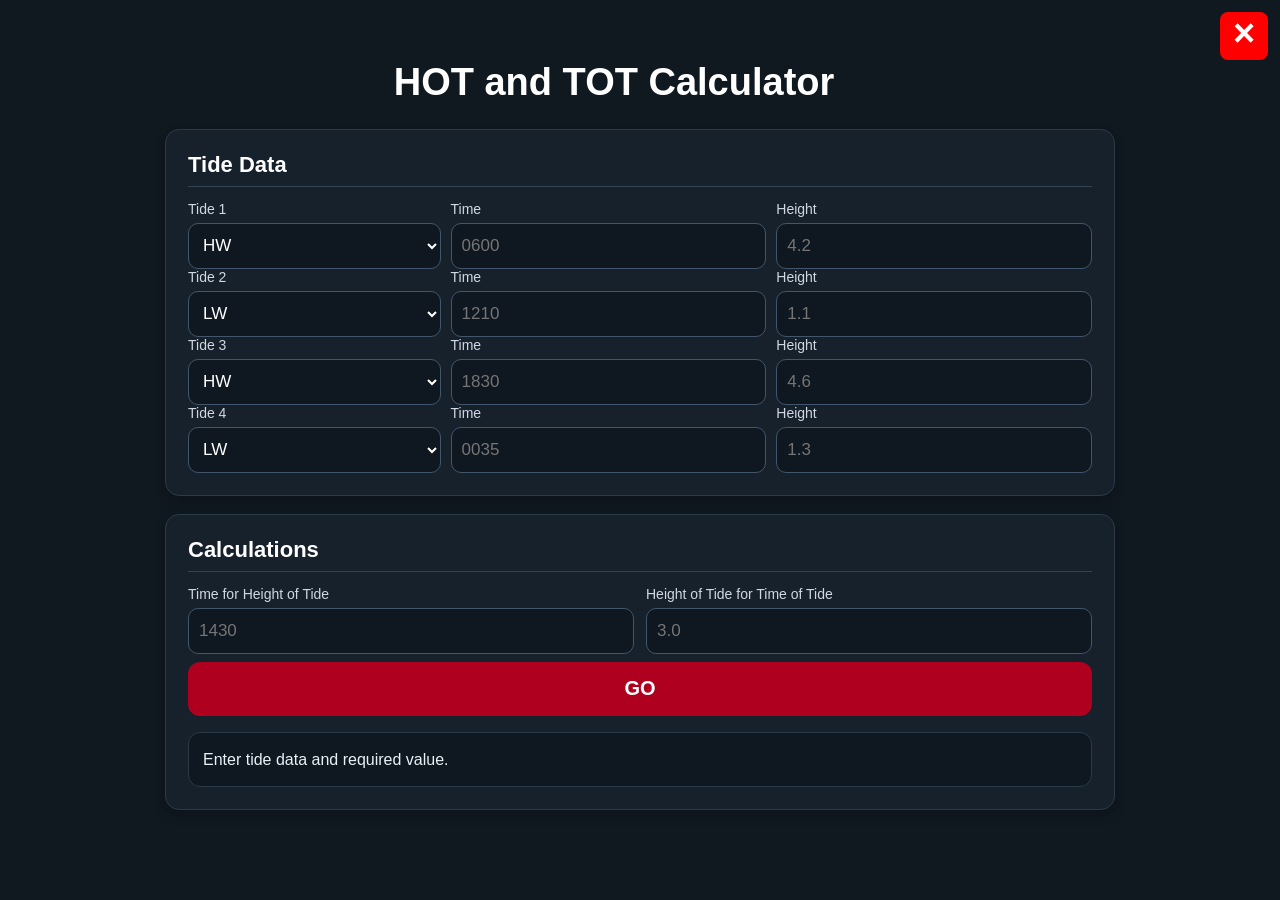
==== commit cd41dafa: "Update hot-calculator.html" ====
--- a/hot-calculator.html
+++ b/hot-calculator.html
@@ -41,30 +41,33 @@
     }
 
     .container {
-      width: min(100%, 900px);
+      width: min(100%, 950px);
       margin: 0 auto;
-      padding-top: 25px;
+      padding-top: clamp(20px, 5vh, 45px);
     }
 
     h1 {
       text-align: center;
+      margin: 0 52px 24px 0;
       font-size: clamp(25px, 5vw, 38px);
-      margin: 0 55px 25px 0;
+      line-height: 1.15;
     }
 
     .card {
-      background: #182633;
+      background: #17212b;
+      border: 1px solid #2b3a48;
       border-radius: 14px;
-      padding: clamp(16px, 4vw, 24px);
+      padding: clamp(14px, 3vw, 22px);
       margin-bottom: 18px;
-      box-shadow: 0 4px 12px rgba(0,0,0,0.35);
-    }
-
-    h2 {
-      margin: 0 0 15px;
-      font-size: clamp(18px, 4vw, 24px);
+      box-shadow: 0 4px 12px rgba(0,0,0,0.25);
+    }
+
+    .card-title {
+      font-size: clamp(18px, 4vw, 22px);
+      font-weight: bold;
+      margin-bottom: 14px;
       color: #ffffff;
-      border-bottom: 1px solid #35506a;
+      border-bottom: 1px solid #334455;
       padding-bottom: 8px;
     }
 
@@ -74,94 +77,96 @@
       gap: 12px;
     }
 
-    .row {
+    .tide-row {
       display: grid;
-      grid-template-columns: 1fr 1fr;
+      grid-template-columns: 0.8fr 1fr 1fr;
       gap: 10px;
       align-items: end;
     }
 
     label {
-      font-size: clamp(14px, 3vw, 16px);
-      color: #d8d8d8;
       display: block;
+      font-size: 14px;
+      color: #cfd8e3;
       margin-bottom: 6px;
     }
 
-    input {
+    input, select {
       width: 100%;
-      padding: 14px;
+      min-height: 46px;
+      border: 1px solid #41566b;
       border-radius: 10px;
-      border: 2px solid #2e465f;
-      background: #0f1a24;
+      background: #0f1720;
       color: white;
-      font-size: clamp(16px, 4vw, 20px);
+      padding: 10px;
+      font-size: 17px;
       outline: none;
     }
 
-    input:focus {
+    input:focus, select:focus {
       border-color: #1f6feb;
     }
 
     .go-btn {
       width: 100%;
-      padding: 16px;
+      min-height: 54px;
       border: none;
       border-radius: 12px;
       color: white;
-      font-size: clamp(20px, 5vw, 26px);
+      font-size: 20px;
       font-weight: bold;
-      background: red;
+      background: #b00020;
       margin-top: 8px;
     }
 
     .go-btn.valid {
-      background: green;
+      background: #128a2e;
     }
 
     .result {
-      background: #0f1a24;
+      background: #0f1720;
+      border: 1px solid #2b3a48;
       border-radius: 12px;
-      padding: 16px;
+      padding: 14px;
       margin-top: 16px;
-      font-size: clamp(16px, 3.5vw, 20px);
-      line-height: 1.5;
-      white-space: pre-line;
-      border: 1px solid #2e465f;
-    }
-
-    .error {
+      line-height: 1.6;
+      font-size: 16px;
+      color: #e9f1f7;
+    }
+
+    .warning {
       color: #ffb3b3;
       font-weight: bold;
     }
 
     .success {
-      color: #b8ffb8;
+      color: #9dffb4;
       font-weight: bold;
     }
 
-    @media (min-width: 750px) {
+    @media (min-width: 760px) {
       .grid {
-        grid-template-columns: 1fr 1fr;
-      }
-    }
-
-    @media (orientation: landscape) and (max-height: 550px) {
+        grid-template-columns: repeat(2, 1fr);
+      }
+    }
+
+    @media (orientation: landscape) and (max-height: 520px) {
       .container {
         padding-top: 8px;
       }
 
       h1 {
+        font-size: clamp(23px, 4vw, 32px);
         margin-bottom: 14px;
       }
 
       .card {
-        padding: 14px;
+        padding: 12px;
         margin-bottom: 12px;
       }
 
-      input {
-        padding: 10px;
+      input, select {
+        min-height: 42px;
       }
     }
   </style>
@@ -174,92 +179,146 @@
     <h1>HOT and TOT Calculator</h1>
 
     <div class="card">
-      <h2>Tide Table Data</h2>
-
-      <div class="grid">
-        <div class="row">
-          <div>
-            <label>HW 1 Time</label>
-            <input id="hw1Time" type="text" inputmode="numeric" placeholder="HHMM">
-          </div>
-          <div>
-            <label>HW 1 Height</label>
-            <input id="hw1Height" type="number" step="0.01" placeholder="m">
-          </div>
-        </div>
-
-        <div class="row">
-          <div>
-            <label>LW 1 Time</label>
-            <input id="lw1Time" type="text" inputmode="numeric" placeholder="HHMM">
-          </div>
-          <div>
-            <label>LW 1 Height</label>
-            <input id="lw1Height" type="number" step="0.01" placeholder="m">
-          </div>
-        </div>
-
-        <div class="row">
-          <div>
-            <label>HW 2 Time</label>
-            <input id="hw2Time" type="text" inputmode="numeric" placeholder="HHMM">
-          </div>
-          <div>
-            <label>HW 2 Height</label>
-            <input id="hw2Height" type="number" step="0.01" placeholder="m">
-          </div>
-        </div>
-
-        <div class="row">
-          <div>
-            <label>LW 2 Time</label>
-            <input id="lw2Time" type="text" inputmode="numeric" placeholder="HHMM">
-          </div>
-          <div>
-            <label>LW 2 Height</label>
-            <input id="lw2Height" type="number" step="0.01" placeholder="m">
-          </div>
+      <div class="card-title">Tide Data</div>
+
+      <div class="tide-row">
+        <div>
+          <label>Tide 1</label>
+          <select id="type1">
+            <option value="HW">HW</option>
+            <option value="LW">LW</option>
+          </select>
+        </div>
+        <div>
+          <label>Time</label>
+          <input id="time1" type="text" inputmode="numeric" placeholder="0600">
+        </div>
+        <div>
+          <label>Height</label>
+          <input id="height1" type="number" step="0.01" placeholder="4.2">
+        </div>
+      </div>
+
+      <div class="tide-row">
+        <div>
+          <label>Tide 2</label>
+          <select id="type2">
+            <option value="LW">LW</option>
+            <option value="HW">HW</option>
+          </select>
+        </div>
+        <div>
+          <label>Time</label>
+          <input id="time2" type="text" inputmode="numeric" placeholder="1210">
+        </div>
+        <div>
+          <label>Height</label>
+          <input id="height2" type="number" step="0.01" placeholder="1.1">
+        </div>
+      </div>
+
+      <div class="tide-row">
+        <div>
+          <label>Tide 3</label>
+          <select id="type3">
+            <option value="HW">HW</option>
+            <option value="LW">LW</option>
+          </select>
+        </div>
+        <div>
+          <label>Time</label>
+          <input id="time3" type="text" inputmode="numeric" placeholder="1830">
+        </div>
+        <div>
+          <label>Height</label>
+          <input id="height3" type="number" step="0.01" placeholder="4.6">
+        </div>
+      </div>
+
+      <div class="tide-row">
+        <div>
+          <label>Tide 4</label>
+          <select id="type4">
+            <option value="LW">LW</option>
+            <option value="HW">HW</option>
+          </select>
+        </div>
+        <div>
+          <label>Time</label>
+          <input id="time4" type="text" inputmode="numeric" placeholder="0035">
+        </div>
+        <div>
+          <label>Height</label>
+          <input id="height4" type="number" step="0.01" placeholder="1.3">
         </div>
       </div>
     </div>
 
     <div class="card">
-      <h2>Height of Tide Calculator</h2>
-      <label>Time for which HOT is required</label>
-      <input id="requiredTime" type="text" inputmode="numeric" placeholder="HHMM">
+      <div class="card-title">Calculations</div>
+
+      <div class="grid">
+        <div>
+          <label>Time for Height of Tide</label>
+          <input id="targetTime" type="text" inputmode="numeric" placeholder="1430">
+        </div>
+
+        <div>
+          <label>Height of Tide for Time of Tide</label>
+          <input id="targetHeight" type="number" step="0.01" placeholder="3.0">
+        </div>
+      </div>
+
+      <button id="goBtn" class="go-btn" onclick="calculate()">GO</button>
+
+      <div id="result" class="result">
+        Enter tide data and required value.
+      </div>
     </div>
-
-    <div class="card">
-      <h2>Time of Tide Calculator</h2>
-      <label>Height of Tide for which TOT is required</label>
-      <input id="requiredHeight" type="number" step="0.01" placeholder="m">
-    </div>
-
-    <button id="goBtn" class="go-btn" onclick="calculate()">GO</button>
-
-    <div id="result" class="result">Enter tide data and required value.</div>
   </div>
 
   <script>
-    const inputs = document.querySelectorAll("input");
+    const TABLE = [
+      { p: 0.00, c: 0.000000 },
+      { p: 0.05, c: 0.005833 },
+      { p: 0.10, c: 0.024167 },
+      { p: 0.15, c: 0.054167 },
+      { p: 0.20, c: 0.095833 },
+      { p: 0.25, c: 0.146667 },
+      { p: 0.30, c: 0.205833 },
+      { p: 0.35, c: 0.273333 },
+      { p: 0.40, c: 0.345833 },
+      { p: 0.45, c: 0.421667 },
+      { p: 0.50, c: 0.500000 },
+      { p: 0.55, c: 0.578333 },
+      { p: 0.60, c: 0.654167 },
+      { p: 0.65, c: 0.726667 },
+      { p: 0.70, c: 0.794167 },
+      { p: 0.75, c: 0.853333 },
+      { p: 0.80, c: 0.904167 },
+      { p: 0.85, c: 0.945833 },
+      { p: 0.90, c: 0.975833 },
+      { p: 0.95, c: 0.994167 },
+      { p: 1.00, c: 1.000000 }
+    ];
+
     const goBtn = document.getElementById("goBtn");
-    const resultBox = document.getElementById("result");
-
-    inputs.forEach(input => {
-      input.addEventListener("input", validateForm);
+    const result = document.getElementById("result");
+
+    document.querySelectorAll("input, select").forEach(el => {
+      el.addEventListener("input", updateButton);
+      el.addEventListener("change", updateButton);
     });
 
     function parseTime(value) {
-      if (!value) return null;
-
-      let clean = value.trim().replace(":", "");
-
-      if (!/^\d{3,4}$/.test(clean)) return null;
-
-      clean = clean.padStart(4, "0");
-
-      const h = Number(clean.slice(0, 2));
-      const m = Number(clean.slice(2, 4));
+      let v = String(value).trim().replace(":", "");
+
+      if (!/^\d{3,4}$/.test(v)) return null;
+
+      if (v.length === 3) v = "0" + v;
+
+      const h = Number(v.slice(0, 2));
+      const m = Number(v.slice(2, 4));
 
       if (h < 0 || h > 23 || m < 0 || m > 59) return null;
 
@@ -267,313 +326,302 @@
     }
 
     function formatTime(totalMinutes) {
-      totalMinutes = Math.round(totalMinutes);
-      totalMinutes = ((totalMinutes % 1440) + 1440) % 1440;
+      let dayText = "";
+      if (totalMinutes >= 1440) dayText = " +1 day";
+
+      totalMinutes = ((Math.round(totalMinutes) % 1440) + 1440) % 1440;
 
       const h = Math.floor(totalMinutes / 60);
       const m = totalMinutes % 60;
 
-      return String(h).padStart(2, "0") + String(m).padStart(2, "0");
-    }
-
-    function readHeight(id) {
-      const value = document.getElementById(id).value;
-      if (value === "") return null;
-
-      const num = Number(value);
-      if (!Number.isFinite(num) || num < 0) return null;
-
-      return num;
-    }
-
-    function getEvents() {
-      const events = [
-        {
-          type: "HW",
-          label: "HW 1",
-          time: parseTime(document.getElementById("hw1Time").value),
-          height: readHeight("hw1Height")
-        },
-        {
-          type: "LW",
-          label: "LW 1",
-          time: parseTime(document.getElementById("lw1Time").value),
-          height: readHeight("lw1Height")
-        },
-        {
-          type: "HW",
-          label: "HW 2",
-          time: parseTime(document.getElementById("hw2Time").value),
-          height: readHeight("hw2Height")
-        },
-        {
-          type: "LW",
-          label: "LW 2",
-          time: parseTime(document.getElementById("lw2Time").value),
-          height: readHeight("lw2Height")
-        }
-      ];
-
-      for (const ev of events) {
-        if (ev.time === null || ev.height === null) {
-          return { valid: false, error: "Recheck the question: all HW/LW times and heights are required." };
-        }
-      }
-
-      events.sort((a, b) => a.time - b.time);
-
-      for (let i = 1; i < events.length; i++) {
-        if (events[i].time === events[i - 1].time) {
-          return { valid: false, error: "Recheck the question: duplicate tide times entered." };
-        }
-      }
-
-      for (let i = 1; i < events.length; i++) {
-        if (events[i].type === events[i - 1].type) {
-          return { valid: false, error: "Recheck the question: HW and LW must alternate in time order." };
-        }
-      }
-
-      return { valid: true, events };
-    }
-
-    function tideCurveFraction(fractionOfTime) {
-      return 0.5 * (1 - Math.cos(Math.PI * fractionOfTime));
-    }
-
-    function reverseTideCurveFraction(heightFraction) {
-      return Math.acos(1 - (2 * heightFraction)) / Math.PI;
-    }
-
-    function findPeriodForTime(events, targetTime) {
-      for (let i = 0; i < events.length - 1; i++) {
-        if (targetTime >= events[i].time && targetTime <= events[i + 1].time) {
-          return {
-            start: events[i],
-            end: events[i + 1],
-            duration: events[i + 1].time - events[i].time
-          };
+      return String(h).padStart(2, "0") + String(m).padStart(2, "0") + dayText;
+    }
+
+    function getTides() {
+      const tides = [];
+
+      for (let i = 1; i <= 4; i++) {
+        const type = document.getElementById("type" + i).value;
+        const rawTime = parseTime(document.getElementById("time" + i).value);
+        const height = Number(document.getElementById("height" + i).value);
+
+        if (rawTime === null || !Number.isFinite(height) || height < 0) {
+          return null;
+        }
+
+        tides.push({ type, rawTime, height, time: rawTime });
+      }
+
+      for (let i = 1; i < tides.length; i++) {
+        while (tides[i].time <= tides[i - 1].time) {
+          tides[i].time += 1440;
+        }
+      }
+
+      const hwCount = tides.filter(t => t.type === "HW").length;
+      const lwCount = tides.filter(t => t.type === "LW").length;
+
+      if (hwCount !== 2 || lwCount !== 2) return null;
+
+      for (let i = 0; i < tides.length - 1; i++) {
+        if (tides[i].type === tides[i + 1].type) return null;
+
+        const duration = tides[i + 1].time - tides[i].time;
+        const range = Math.abs(tides[i + 1].height - tides[i].height);
+
+        if (duration < 200 || duration > 480) return null;
+        if (range < 0.5 || range > 12.0) return null;
+      }
+
+      return tides;
+    }
+
+    function interpolateCorrection(range, fraction) {
+      if (fraction <= 0) return 0;
+      if (fraction >= 1) return range;
+
+      for (let i = 0; i < TABLE.length - 1; i++) {
+        const a = TABLE[i];
+        const b = TABLE[i + 1];
+
+        if (fraction >= a.p && fraction <= b.p) {
+          const ratio = (fraction - a.p) / (b.p - a.p);
+          const coeff = a.c + ratio * (b.c - a.c);
+          return range * coeff;
         }
       }
 
       return null;
     }
 
-    function calculateHOT(events, targetTime) {
-      const period = findPeriodForTime(events, targetTime);
-
-      if (!period) {
-        return {
-          valid: false,
-          error: "Recheck the question: required time is outside the provided tide period."
-        };
-      }
+    function reverseInterpolateFraction(correction, range) {
+      const coeff = correction / range;
+
+      if (coeff <= 0) return 0;
+      if (coeff >= 1) return 1;
+
+      for (let i = 0; i < TABLE.length - 1; i++) {
+        const a = TABLE[i];
+        const b = TABLE[i + 1];
+
+        if (coeff >= a.c && coeff <= b.c) {
+          const ratio = (coeff - a.c) / (b.c - a.c);
+          return a.p + ratio * (b.p - a.p);
+        }
+      }
+
+      return null;
+    }
+
+    function findPeriodForTime(tides, targetRawTime) {
+      let t = targetRawTime;
+
+      while (t < tides[0].time) {
+        t += 1440;
+      }
+
+      if (t > tides[tides.length - 1].time) return null;
+
+      for (let i = 0; i < tides.length - 1; i++) {
+        if (t >= tides[i].time && t <= tides[i + 1].time) {
+          return { start: tides[i], end: tides[i + 1], targetTime: t };
+        }
+      }
+
+      return null;
+    }
+
+    function calculateHOT(tides, targetRawTime) {
+      const period = findPeriodForTime(tides, targetRawTime);
+      if (!period) return null;
 
       const start = period.start;
       const end = period.end;
-      const duration = period.duration;
-      const elapsed = targetTime - start.time;
-
-      if (duration <= 0) {
-        return {
-          valid: false,
-          error: "Recheck the question: invalid tide duration."
-        };
-      }
-
+
+      const duration = end.time - start.time;
+      const elapsed = period.targetTime - start.time;
+      const fraction = elapsed / duration;
       const range = Math.abs(end.height - start.height);
-      const fractionOfTime = elapsed / duration;
-      const correction = range * tideCurveFraction(fractionOfTime);
-
-      let height;
+      const correction = interpolateCorrection(range, fraction);
+
+      if (correction === null) return null;
+
+      let hot;
 
       if (end.height > start.height) {
-        height = start.height + correction;
+        hot = start.height + correction;
       } else {
-        height = start.height - correction;
+        hot = start.height - correction;
       }
 
       return {
-        valid: true,
-        text:
-          "Height of Tide Result\n" +
-          "Required Time: " + formatTime(targetTime) + "\n" +
-          "Tide Period: " + start.label + " " + formatTime(start.time) + " to " + end.label + " " + formatTime(end.time) + "\n" +
-          "Range: " + range.toFixed(2) + " m\n" +
-          "Height of Tide: " + height.toFixed(2) + " m"
+        time: formatTime(period.targetTime),
+        height: hot,
+        start,
+        end,
+        duration,
+        range
       };
     }
 
-    function calculateTOT(events, requiredHeight) {
-      const minHeight = Math.min(...events.map(e => e.height));
-      const maxHeight = Math.max(...events.map(e => e.height));
-
-      if (requiredHeight < minHeight || requiredHeight > maxHeight) {
-        return {
-          valid: false,
-          error: "Recheck the question: required HOT is outside the provided height range."
-        };
-      }
-
-      const results = [];
-      const usedTimes = new Set();
-
-      for (let i = 0; i < events.length - 1; i++) {
-        const start = events[i];
-        const end = events[i + 1];
-
-        const low = Math.min(start.height, end.height);
-        const high = Math.max(start.height, end.height);
-
-        if (requiredHeight < low || requiredHeight > high) {
-          continue;
-        }
-
+    function calculateTOT(tides, targetHeight) {
+      const answers = [];
+
+      for (let i = 0; i < tides.length - 1; i++) {
+        const start = tides[i];
+        const end = tides[i + 1];
+
+        const minH = Math.min(start.height, end.height);
+        const maxH = Math.max(start.height, end.height);
+
+        if (targetHeight < minH || targetHeight > maxH) continue;
+
+        const duration = end.time - start.time;
         const range = Math.abs(end.height - start.height);
 
-        if (range === 0) continue;
-
         let correction;
 
         if (end.height > start.height) {
-          correction = requiredHeight - start.height;
+          correction = targetHeight - start.height;
         } else {
-          correction = start.height - requiredHeight;
-        }
-
-        const heightFraction = correction / range;
-
-        if (heightFraction < 0 || heightFraction > 1) {
-          continue;
-        }
-
-        const timeFraction = reverseTideCurveFraction(heightFraction);
-        const requiredTime = start.time + (timeFraction * (end.time - start.time));
-        const roundedTime = formatTime(requiredTime);
-
-        if (!usedTimes.has(roundedTime)) {
-          usedTimes.add(roundedTime);
-
-          results.push(
-            "Time: " + roundedTime + "\n" +
-            "Period: " + start.label + " " + formatTime(start.time) + " to " + end.label + " " + formatTime(end.time) + "\n" +
-            "Tide: " + (end.height > start.height ? "Rising" : "Falling")
-          );
-        }
-      }
-
-      if (results.length === 0) {
-        return {
-          valid: false,
-          error: "Recheck the question: required HOT does not occur within the provided tide periods."
-        };
-      }
-
-      return {
-        valid: true,
-        text:
-          "Time of Tide Result\n" +
-          "Required HOT: " + requiredHeight.toFixed(2) + " m\n\n" +
-          results.join("\n\n")
-      };
-    }
-
-    function validateForm() {
-      const check = runValidationOnly();
-
-      if (check.valid) {
+          correction = start.height - targetHeight;
+        }
+
+        if (correction < 0 || correction > range) continue;
+
+        const fraction = reverseInterpolateFraction(correction, range);
+        if (fraction === null) continue;
+
+        const elapsed = duration * fraction;
+        const time = start.time + elapsed;
+
+        answers.push({
+          time,
+          displayTime: formatTime(time),
+          start,
+          end,
+          duration,
+          range
+        });
+      }
+
+      return answers;
+    }
+
+    function isValid() {
+      const tides = getTides();
+      if (!tides) return false;
+
+      const targetTimeText = document.getElementById("targetTime").value.trim();
+      const targetHeightText = document.getElementById("targetHeight").value.trim();
+
+      if (targetTimeText === "" && targetHeightText === "") return false;
+
+      if (targetTimeText !== "") {
+        const targetRawTime = parseTime(targetTimeText);
+        if (targetRawTime === null) return false;
+
+        const hotResult = calculateHOT(tides, targetRawTime);
+        if (!hotResult) return false;
+      }
+
+      if (targetHeightText !== "") {
+        const targetHeight = Number(targetHeightText);
+        if (!Number.isFinite(targetHeight)) return false;
+
+        const totResults = calculateTOT(tides, targetHeight);
+        if (totResults.length === 0) return false;
+      }
+
+      return true;
+    }
+
+    function updateButton() {
+      if (isValid()) {
         goBtn.classList.add("valid");
       } else {
         goBtn.classList.remove("valid");
       }
     }
 
-    function runValidationOnly() {
-      const eventData = getEvents();
-
-      if (!eventData.valid) {
-        return { valid: false, error: eventData.error };
-      }
-
-      const events = eventData.events;
-
-      const requiredTimeValue = document.getElementById("requiredTime").value.trim();
-      const requiredHeightValue = document.getElementById("requiredHeight").value.trim();
-
-      if (requiredTimeValue === "" && requiredHeightValue === "") {
-        return {
-          valid: false,
-          error: "Enter either required time for HOT or required height for TOT."
-        };
-      }
-
-      if (requiredTimeValue !== "") {
-        const targetTime = parseTime(requiredTimeValue);
-
-        if (targetTime === null) {
-          return {
-            valid: false,
-            error: "Recheck the question: required time format must be HHMM."
-          };
-        }
-
-        const hotCheck = calculateHOT(events, targetTime);
-
-        if (!hotCheck.valid) {
-          return hotCheck;
-        }
-      }
-
-      if (requiredHeightValue !== "") {
-        const requiredHeight = Number(requiredHeightValue);
-
-        if (!Number.isFinite(requiredHeight) || requiredHeight < 0) {
-          return {
-            valid: false,
-            error: "Recheck the question: required HOT must be a valid height."
-          };
-        }
-
-        const totCheck = calculateTOT(events, requiredHeight);
-
-        if (!totCheck.valid) {
-          return totCheck;
-        }
-      }
-
-      return { valid: true };
-    }
-
     function calculate() {
-      const validation = runValidationOnly();
-
-      if (!validation.valid) {
-        resultBox.innerHTML = '<span class="error">' + validation.error + '</span>';
-        goBtn.classList.remove("valid");
+      const tides = getTides();
+
+      if (!tides) {
+        result.innerHTML = `<span class="warning">Recheck the tide data.</span>`;
+        updateButton();
         return;
       }
 
-      const events = getEvents().events;
-      const output = [];
-
-      const requiredTimeValue = document.getElementById("requiredTime").value.trim();
-      const requiredHeightValue = document.getElementById("requiredHeight").value.trim();
-
-      if (requiredTimeValue !== "") {
-        const targetTime = parseTime(requiredTimeValue);
-        output.push(calculateHOT(events, targetTime).text);
-      }
-
-      if (requiredHeightValue !== "") {
-        const requiredHeight = Number(requiredHeightValue);
-        output.push(calculateTOT(events, requiredHeight).text);
-      }
-
-      resultBox.innerHTML = '<span class="success">' + output.join("\n\n-------------------------\n\n") + '</span>';
-      goBtn.classList.add("valid");
-    }
-
-    validateForm();
+      const targetTimeText = document.getElementById("targetTime").value.trim();
+      const targetHeightText = document.getElementById("targetHeight").value.trim();
+
+      if (targetTimeText === "" && targetHeightText === "") {
+        result.innerHTML = `<span class="warning">Enter time or height to calculate.</span>`;
+        updateButton();
+        return;
+      }
+
+      let output = "";
+
+      if (targetTimeText !== "") {
+        const targetRawTime = parseTime(targetTimeText);
+
+        if (targetRawTime === null) {
+          result.innerHTML = `<span class="warning">Recheck the time entered.</span>`;
+          updateButton();
+          return;
+        }
+
+        const hotResult = calculateHOT(tides, targetRawTime);
+
+        if (!hotResult) {
+          result.innerHTML = `<span class="warning">Recheck the question. Time is beyond the provided tide range.</span>`;
+          updateButton();
+          return;
+        }
+
+        output += `
+          <div class="success">Height of Tide</div>
+          Time: ${hotResult.time}<br>
+          HOT: ${hotResult.height.toFixed(2)} m<br>
+          Period: ${hotResult.start.type} ${formatTime(hotResult.start.time)} to ${hotResult.end.type} ${formatTime(hotResult.end.time)}<br><br>
+        `;
+      }
+
+      if (targetHeightText !== "") {
+        const targetHeight = Number(targetHeightText);
+
+        if (!Number.isFinite(targetHeight)) {
+          result.innerHTML = `<span class="warning">Recheck the height entered.</span>`;
+          updateButton();
+          return;
+        }
+
+        const totResults = calculateTOT(tides, targetHeight);
+
+        if (totResults.length === 0) {
+          result.innerHTML = `<span class="warning">Recheck the question. Height is beyond the provided tide range.</span>`;
+          updateButton();
+          return;
+        }
+
+        output += `<div class="success">Time of Tide</div>`;
+        output += `Required HOT: ${targetHeight.toFixed(2)} m<br>`;
+
+        totResults.forEach((item, index) => {
+          output += `
+            Time ${index + 1}: ${item.displayTime}<br>
+            Period: ${item.start.type} ${formatTime(item.start.time)} to ${item.end.type} ${formatTime(item.end.time)}<br>
+          `;
+        });
+      }
+
+      result.innerHTML = output;
+      updateButton();
+    }
+
+    updateButton();
   </script>
 </body>
 </html>
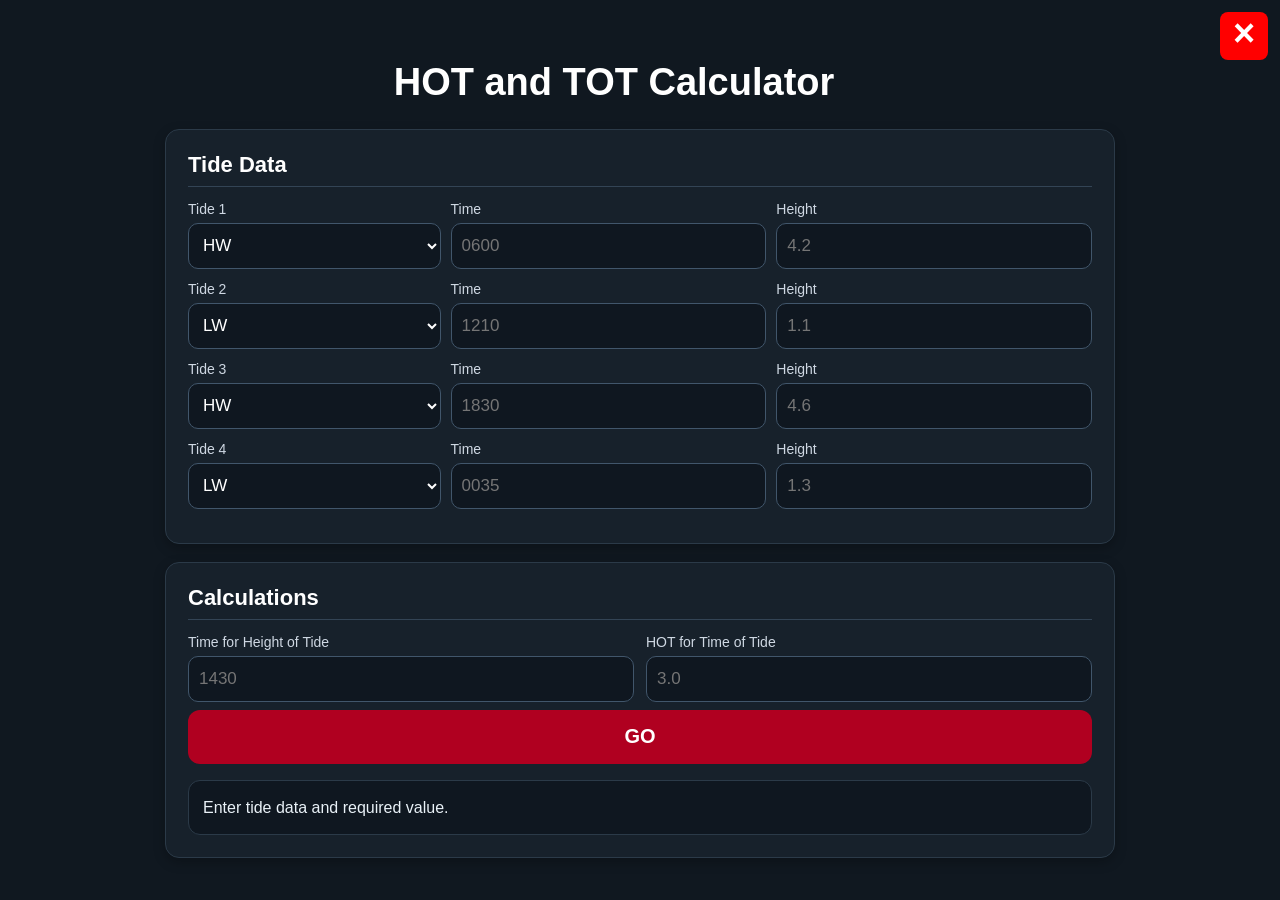
==== commit 9c1e93e8: "Update hot-calculator.html" ====
--- a/hot-calculator.html
+++ b/hot-calculator.html
@@ -4,179 +4,14 @@
   <meta charset="UTF-8">
   <meta name="viewport" content="width=device-width, initial-scale=1.0">
   <title>HOT and TOT Calculator</title>
-
-  <style>
-    * {
-      box-sizing: border-box;
-      font-family: Arial, sans-serif;
-      -webkit-tap-highlight-color: transparent;
-    }
-
-    body {
-      margin: 0;
-      min-height: 100svh;
-      background: #101820;
-      color: white;
-      padding: max(16px, env(safe-area-inset-top))
-               max(16px, env(safe-area-inset-right))
-               max(16px, env(safe-area-inset-bottom))
-               max(16px, env(safe-area-inset-left));
-    }
-
-    .home-btn {
-      position: fixed;
-      top: max(12px, env(safe-area-inset-top));
-      right: max(12px, env(safe-area-inset-right));
-      width: clamp(40px, 9vw, 48px);
-      height: clamp(40px, 9vw, 48px);
-      background: red;
-      color: white;
-      text-decoration: none;
-      font-size: clamp(30px, 7vw, 38px);
-      font-weight: bold;
-      line-height: clamp(36px, 8vw, 43px);
-      text-align: center;
-      border-radius: 8px;
-      z-index: 9999;
-    }
-
-    .container {
-      width: min(100%, 950px);
-      margin: 0 auto;
-      padding-top: clamp(20px, 5vh, 45px);
-    }
-
-    h1 {
-      text-align: center;
-      margin: 0 52px 24px 0;
-      font-size: clamp(25px, 5vw, 38px);
-      line-height: 1.15;
-    }
-
-    .card {
-      background: #17212b;
-      border: 1px solid #2b3a48;
-      border-radius: 14px;
-      padding: clamp(14px, 3vw, 22px);
-      margin-bottom: 18px;
-      box-shadow: 0 4px 12px rgba(0,0,0,0.25);
-    }
-
-    .card-title {
-      font-size: clamp(18px, 4vw, 22px);
-      font-weight: bold;
-      margin-bottom: 14px;
-      color: #ffffff;
-      border-bottom: 1px solid #334455;
-      padding-bottom: 8px;
-    }
-
-    .grid {
-      display: grid;
-      grid-template-columns: 1fr;
-      gap: 12px;
-    }
-
-    .tide-row {
-      display: grid;
-      grid-template-columns: 0.8fr 1fr 1fr;
-      gap: 10px;
-      align-items: end;
-    }
-
-    label {
-      display: block;
-      font-size: 14px;
-      color: #cfd8e3;
-      margin-bottom: 6px;
-    }
-
-    input, select {
-      width: 100%;
-      min-height: 46px;
-      border: 1px solid #41566b;
-      border-radius: 10px;
-      background: #0f1720;
-      color: white;
-      padding: 10px;
-      font-size: 17px;
-      outline: none;
-    }
-
-    input:focus, select:focus {
-      border-color: #1f6feb;
-    }
-
-    .go-btn {
-      width: 100%;
-      min-height: 54px;
-      border: none;
-      border-radius: 12px;
-      color: white;
-      font-size: 20px;
-      font-weight: bold;
-      background: #b00020;
-      margin-top: 8px;
-    }
-
-    .go-btn.valid {
-      background: #128a2e;
-    }
-
-    .result {
-      background: #0f1720;
-      border: 1px solid #2b3a48;
-      border-radius: 12px;
-      padding: 14px;
-      margin-top: 16px;
-      line-height: 1.6;
-      font-size: 16px;
-      color: #e9f1f7;
-    }
-
-    .warning {
-      color: #ffb3b3;
-      font-weight: bold;
-    }
-
-    .success {
-      color: #9dffb4;
-      font-weight: bold;
-    }
-
-    @media (min-width: 760px) {
-      .grid {
-        grid-template-columns: repeat(2, 1fr);
-      }
-    }
-
-    @media (orientation: landscape) and (max-height: 520px) {
-      .container {
-        padding-top: 8px;
-      }
-
-      h1 {
-        font-size: clamp(23px, 4vw, 32px);
-        margin-bottom: 14px;
-      }
-
-      .card {
-        padding: 12px;
-        margin-bottom: 12px;
-      }
-
-      input, select {
-        min-height: 42px;
-      }
-    }
-  </style>
+  <link rel="stylesheet" href="assets/theme.css">
 </head>
 
 <body>
   <a href="index.html" class="home-btn">×</a>
 
-  <div class="container">
-    <h1>HOT and TOT Calculator</h1>
+  <div class="app-container">
+    <h1 class="page-title">HOT and TOT Calculator</h1>
 
     <div class="card">
       <div class="card-title">Tide Data</div>
@@ -264,7 +99,7 @@
         </div>
 
         <div>
-          <label>Height of Tide for Time of Tide</label>
+          <label>HOT for Time of Tide</label>
           <input id="targetHeight" type="number" step="0.01" placeholder="3.0">
         </div>
       </div>
@@ -327,7 +162,10 @@
 
     function formatTime(totalMinutes) {
       let dayText = "";
-      if (totalMinutes >= 1440) dayText = " +1 day";
+
+      if (totalMinutes >= 1440) {
+        dayText = " +1 day";
+      }
 
       totalMinutes = ((Math.round(totalMinutes) % 1440) + 1440) % 1440;
 
@@ -349,7 +187,12 @@
           return null;
         }
 
-        tides.push({ type, rawTime, height, time: rawTime });
+        tides.push({
+          type: type,
+          rawTime: rawTime,
+          height: height,
+          time: rawTime
+        });
       }
 
       for (let i = 1; i < tides.length; i++) {
@@ -424,7 +267,11 @@
 
       for (let i = 0; i < tides.length - 1; i++) {
         if (t >= tides[i].time && t <= tides[i + 1].time) {
-          return { start: tides[i], end: tides[i + 1], targetTime: t };
+          return {
+            start: tides[i],
+            end: tides[i + 1],
+            targetTime: t
+          };
         }
       }
 
@@ -457,10 +304,10 @@
       return {
         time: formatTime(period.targetTime),
         height: hot,
-        start,
-        end,
-        duration,
-        range
+        start: start,
+        end: end,
+        duration: duration,
+        range: range
       };
     }
 
@@ -496,12 +343,12 @@
         const time = start.time + elapsed;
 
         answers.push({
-          time,
+          time: time,
           displayTime: formatTime(time),
-          start,
-          end,
-          duration,
-          range
+          start: start,
+          end: end,
+          duration: duration,
+          range: range
         });
       }
 
--- a/assets/theme.css
+++ b/assets/theme.css
@@ -0,0 +1,289 @@
+:root {
+  --bg-main: #101820;
+  --bg-card: #17212b;
+  --bg-input: #0f1720;
+
+  --text-main: #ffffff;
+  --text-muted: #cfd8e3;
+  --text-soft: #d0d0d0;
+
+  --primary: #1f6feb;
+  --primary-active: #1557bd;
+
+  --danger: #ff0000;
+  --danger-dark: #b00020;
+
+  --success: #128a2e;
+  --success-text: #9dffb4;
+
+  --warning-text: #ffb3b3;
+
+  --border-main: #2b3a48;
+  --border-soft: #334455;
+  --border-input: #41566b;
+
+  --shadow-main: 0 4px 12px rgba(0, 0, 0, 0.25);
+  --shadow-button: 0 4px 10px rgba(0, 0, 0, 0.35);
+
+  --radius-main: 14px;
+  --radius-small: 10px;
+
+  --font-main: Arial, sans-serif;
+}
+
+* {
+  box-sizing: border-box;
+  font-family: var(--font-main);
+  -webkit-tap-highlight-color: transparent;
+}
+
+html {
+  width: 100%;
+  min-height: 100%;
+}
+
+body {
+  margin: 0;
+  min-height: 100svh;
+  background: var(--bg-main);
+  color: var(--text-main);
+  padding: max(16px, env(safe-area-inset-top))
+           max(16px, env(safe-area-inset-right))
+           max(16px, env(safe-area-inset-bottom))
+           max(16px, env(safe-area-inset-left));
+}
+
+.app-container {
+  width: min(100%, 950px);
+  margin: 0 auto;
+  padding-top: clamp(20px, 5vh, 45px);
+}
+
+.main-container {
+  width: min(100%, 900px);
+  margin: 0 auto;
+  padding-top: clamp(20px, 5vh, 50px);
+}
+
+.main-title,
+.page-title {
+  text-align: center;
+  margin: 0;
+  line-height: 1.15;
+}
+
+.main-title {
+  font-size: clamp(26px, 6vw, 42px);
+  margin-bottom: 8px;
+}
+
+.page-title {
+  font-size: clamp(25px, 5vw, 38px);
+  margin: 0 52px 24px 0;
+}
+
+.subtitle {
+  text-align: center;
+  color: var(--text-soft);
+  margin-bottom: clamp(24px, 5vh, 42px);
+  font-size: clamp(14px, 3vw, 18px);
+}
+
+.section-title {
+  margin-top: 28px;
+  margin-bottom: 12px;
+  font-size: clamp(15px, 3vw, 18px);
+  color: var(--text-soft);
+  border-bottom: 1px solid var(--border-soft);
+  padding-bottom: 8px;
+}
+
+.menu {
+  display: grid;
+  grid-template-columns: 1fr;
+  gap: clamp(12px, 2vw, 18px);
+}
+
+.menu a {
+  display: flex;
+  align-items: center;
+  justify-content: center;
+  min-height: 58px;
+  text-decoration: none;
+  background: var(--primary);
+  color: var(--text-main);
+  padding: clamp(16px, 3vw, 22px);
+  border-radius: var(--radius-main);
+  text-align: center;
+  font-size: clamp(17px, 3.5vw, 22px);
+  font-weight: bold;
+  box-shadow: var(--shadow-button);
+}
+
+.menu a:active {
+  transform: scale(0.98);
+  background: var(--primary-active);
+}
+
+.home-btn {
+  position: fixed;
+  top: max(12px, env(safe-area-inset-top));
+  right: max(12px, env(safe-area-inset-right));
+  width: clamp(40px, 9vw, 48px);
+  height: clamp(40px, 9vw, 48px);
+  background: var(--danger);
+  color: var(--text-main);
+  text-decoration: none;
+  font-size: clamp(30px, 7vw, 38px);
+  font-weight: bold;
+  line-height: clamp(36px, 8vw, 43px);
+  text-align: center;
+  border-radius: 8px;
+  z-index: 9999;
+}
+
+.card {
+  background: var(--bg-card);
+  border: 1px solid var(--border-main);
+  border-radius: var(--radius-main);
+  padding: clamp(14px, 3vw, 22px);
+  margin-bottom: 18px;
+  box-shadow: var(--shadow-main);
+}
+
+.card-title {
+  font-size: clamp(18px, 4vw, 22px);
+  font-weight: bold;
+  margin-bottom: 14px;
+  color: var(--text-main);
+  border-bottom: 1px solid var(--border-soft);
+  padding-bottom: 8px;
+}
+
+.grid {
+  display: grid;
+  grid-template-columns: 1fr;
+  gap: 12px;
+}
+
+.tide-row {
+  display: grid;
+  grid-template-columns: 0.8fr 1fr 1fr;
+  gap: 10px;
+  align-items: end;
+  margin-bottom: 12px;
+}
+
+label {
+  display: block;
+  font-size: 14px;
+  color: var(--text-muted);
+  margin-bottom: 6px;
+}
+
+input,
+select {
+  width: 100%;
+  min-height: 46px;
+  border: 1px solid var(--border-input);
+  border-radius: var(--radius-small);
+  background: var(--bg-input);
+  color: var(--text-main);
+  padding: 10px;
+  font-size: 17px;
+  outline: none;
+}
+
+input:focus,
+select:focus {
+  border-color: var(--primary);
+}
+
+.go-btn {
+  width: 100%;
+  min-height: 54px;
+  border: none;
+  border-radius: 12px;
+  color: var(--text-main);
+  font-size: 20px;
+  font-weight: bold;
+  background: var(--danger-dark);
+  margin-top: 8px;
+}
+
+.go-btn.valid {
+  background: var(--success);
+}
+
+.result {
+  background: var(--bg-input);
+  border: 1px solid var(--border-main);
+  border-radius: 12px;
+  padding: 14px;
+  margin-top: 16px;
+  line-height: 1.6;
+  font-size: 16px;
+  color: #e9f1f7;
+}
+
+.warning {
+  color: var(--warning-text);
+  font-weight: bold;
+}
+
+.success {
+  color: var(--success-text);
+  font-weight: bold;
+}
+
+@media (min-width: 700px) {
+  .menu {
+    grid-template-columns: repeat(2, 1fr);
+  }
+}
+
+@media (min-width: 760px) {
+  .grid {
+    grid-template-columns: repeat(2, 1fr);
+  }
+}
+
+@media (orientation: landscape) and (max-height: 520px) {
+  body {
+    padding: 12px 20px;
+  }
+
+  .app-container,
+  .main-container {
+    padding-top: 8px;
+  }
+
+  .main-title {
+    font-size: clamp(24px, 4vw, 34px);
+  }
+
+  .page-title {
+    font-size: clamp(23px, 4vw, 32px);
+    margin-bottom: 14px;
+  }
+
+  .subtitle {
+    margin-bottom: 18px;
+  }
+
+  .card {
+    padding: 12px;
+    margin-bottom: 12px;
+  }
+
+  input,
+  select {
+    min-height: 42px;
+  }
+
+  .menu a {
+    min-height: 50px;
+    padding: 14px;
+    font-size: clamp(16px, 2.5vw, 20px);
+  }
+}
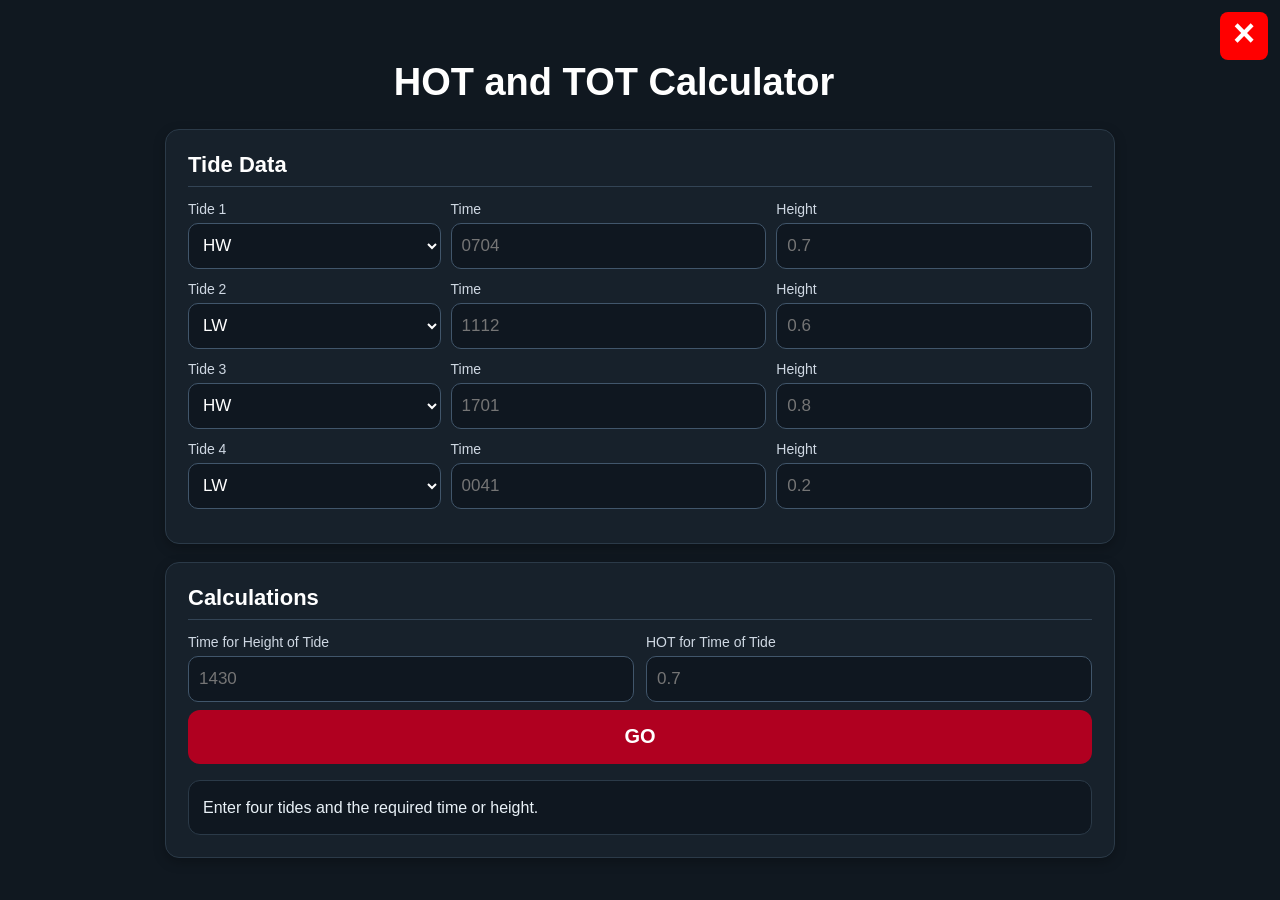
==== commit 8853f5f1: "Update hot-calculator.html" ====
--- a/hot-calculator.html
+++ b/hot-calculator.html
@@ -2,13 +2,23 @@
 <html lang="en">
 <head>
   <meta charset="UTF-8">
-  <meta name="viewport" content="width=device-width, initial-scale=1.0">
+
+  <meta
+    name="viewport"
+    content="width=device-width, initial-scale=1.0"
+  >
+
   <title>HOT and TOT Calculator</title>
+
   <link rel="stylesheet" href="assets/theme.css">
 </head>
 
 <body>
-  <a href="index.html" class="home-btn">×</a>
+  <a
+    href="index.html"
+    class="home-btn"
+    aria-label="Back to home"
+  >×</a>
 
   <div class="app-container">
     <h1 class="page-title">HOT and TOT Calculator</h1>
@@ -18,73 +28,145 @@
 
       <div class="tide-row">
         <div>
-          <label>Tide 1</label>
+          <label for="type1">Tide 1</label>
+
           <select id="type1">
             <option value="HW">HW</option>
             <option value="LW">LW</option>
           </select>
         </div>
-        <div>
-          <label>Time</label>
-          <input id="time1" type="text" inputmode="numeric" placeholder="0600">
-        </div>
-        <div>
-          <label>Height</label>
-          <input id="height1" type="number" step="0.01" placeholder="4.2">
+
+        <div>
+          <label for="time1">Time</label>
+
+          <input
+            id="time1"
+            type="text"
+            inputmode="numeric"
+            maxlength="5"
+            placeholder="0704"
+            autocomplete="off"
+          >
+        </div>
+
+        <div>
+          <label for="height1">Height</label>
+
+          <input
+            id="height1"
+            type="number"
+            inputmode="decimal"
+            step="0.01"
+            placeholder="0.7"
+          >
         </div>
       </div>
 
       <div class="tide-row">
         <div>
-          <label>Tide 2</label>
+          <label for="type2">Tide 2</label>
+
           <select id="type2">
             <option value="LW">LW</option>
             <option value="HW">HW</option>
           </select>
         </div>
-        <div>
-          <label>Time</label>
-          <input id="time2" type="text" inputmode="numeric" placeholder="1210">
-        </div>
-        <div>
-          <label>Height</label>
-          <input id="height2" type="number" step="0.01" placeholder="1.1">
+
+        <div>
+          <label for="time2">Time</label>
+
+          <input
+            id="time2"
+            type="text"
+            inputmode="numeric"
+            maxlength="5"
+            placeholder="1112"
+            autocomplete="off"
+          >
+        </div>
+
+        <div>
+          <label for="height2">Height</label>
+
+          <input
+            id="height2"
+            type="number"
+            inputmode="decimal"
+            step="0.01"
+            placeholder="0.6"
+          >
         </div>
       </div>
 
       <div class="tide-row">
         <div>
-          <label>Tide 3</label>
+          <label for="type3">Tide 3</label>
+
           <select id="type3">
             <option value="HW">HW</option>
             <option value="LW">LW</option>
           </select>
         </div>
-        <div>
-          <label>Time</label>
-          <input id="time3" type="text" inputmode="numeric" placeholder="1830">
-        </div>
-        <div>
-          <label>Height</label>
-          <input id="height3" type="number" step="0.01" placeholder="4.6">
+
+        <div>
+          <label for="time3">Time</label>
+
+          <input
+            id="time3"
+            type="text"
+            inputmode="numeric"
+            maxlength="5"
+            placeholder="1701"
+            autocomplete="off"
+          >
+        </div>
+
+        <div>
+          <label for="height3">Height</label>
+
+          <input
+            id="height3"
+            type="number"
+            inputmode="decimal"
+            step="0.01"
+            placeholder="0.8"
+          >
         </div>
       </div>
 
       <div class="tide-row">
         <div>
-          <label>Tide 4</label>
+          <label for="type4">Tide 4</label>
+
           <select id="type4">
             <option value="LW">LW</option>
             <option value="HW">HW</option>
           </select>
         </div>
-        <div>
-          <label>Time</label>
-          <input id="time4" type="text" inputmode="numeric" placeholder="0035">
-        </div>
-        <div>
-          <label>Height</label>
-          <input id="height4" type="number" step="0.01" placeholder="1.3">
+
+        <div>
+          <label for="time4">Time</label>
+
+          <input
+            id="time4"
+            type="text"
+            inputmode="numeric"
+            maxlength="5"
+            placeholder="0041"
+            autocomplete="off"
+          >
+        </div>
+
+        <div>
+          <label for="height4">Height</label>
+
+          <input
+            id="height4"
+            type="number"
+            inputmode="decimal"
+            step="0.01"
+            placeholder="0.2"
+          >
         </div>
       </div>
     </div>
@@ -94,26 +176,61 @@
 
       <div class="grid">
         <div>
-          <label>Time for Height of Tide</label>
-          <input id="targetTime" type="text" inputmode="numeric" placeholder="1430">
-        </div>
-
-        <div>
-          <label>HOT for Time of Tide</label>
-          <input id="targetHeight" type="number" step="0.01" placeholder="3.0">
+          <label for="targetTime">
+            Time for Height of Tide
+          </label>
+
+          <input
+            id="targetTime"
+            type="text"
+            inputmode="numeric"
+            maxlength="5"
+            placeholder="1430"
+            autocomplete="off"
+          >
+        </div>
+
+        <div>
+          <label for="targetHeight">
+            HOT for Time of Tide
+          </label>
+
+          <input
+            id="targetHeight"
+            type="number"
+            inputmode="decimal"
+            step="0.01"
+            placeholder="0.7"
+          >
         </div>
       </div>
 
-      <button id="goBtn" class="go-btn" onclick="calculate()">GO</button>
+      <button
+        id="goBtn"
+        class="go-btn"
+        type="button"
+      >
+        GO
+      </button>
 
       <div id="result" class="result">
-        Enter tide data and required value.
+        Enter four tides and the required time or height.
       </div>
     </div>
   </div>
 
   <script>
-    const TABLE = [
+    "use strict";
+
+    /*
+      Interpolation curve expressed as:
+
+      p = fraction of time elapsed through the tidal period
+      c = fraction of the tidal range completed
+
+      Values between table positions are found by linear interpolation.
+    */
+    const INTERPOLATION_TABLE = [
       { p: 0.00, c: 0.000000 },
       { p: 0.05, c: 0.005833 },
       { p: 0.10, c: 0.024167 },
@@ -138,333 +255,598 @@
     ];
 
     const goBtn = document.getElementById("goBtn");
-    const result = document.getElementById("result");
-
-    document.querySelectorAll("input, select").forEach(el => {
-      el.addEventListener("input", updateButton);
-      el.addEventListener("change", updateButton);
-    });
+    const resultBox = document.getElementById("result");
+    const targetTimeInput = document.getElementById("targetTime");
+    const targetHeightInput = document.getElementById("targetHeight");
+
+    const tideControls = [];
+
+    for (let index = 1; index <= 4; index++) {
+      tideControls.push({
+        type: document.getElementById(`type${index}`),
+        time: document.getElementById(`time${index}`),
+        height: document.getElementById(`height${index}`)
+      });
+    }
+
+    document
+      .querySelectorAll("input, select")
+      .forEach((control) => {
+        control.addEventListener("input", updateButton);
+        control.addEventListener("change", updateButton);
+      });
+
+    goBtn.addEventListener("click", calculate);
 
     function parseTime(value) {
-      let v = String(value).trim().replace(":", "");
-
-      if (!/^\d{3,4}$/.test(v)) return null;
-
-      if (v.length === 3) v = "0" + v;
-
-      const h = Number(v.slice(0, 2));
-      const m = Number(v.slice(2, 4));
-
-      if (h < 0 || h > 23 || m < 0 || m > 59) return null;
-
-      return h * 60 + m;
+      let cleanValue = String(value)
+        .trim()
+        .replace(":", "");
+
+      if (!/^\d{3,4}$/.test(cleanValue)) {
+        return null;
+      }
+
+      if (cleanValue.length === 3) {
+        cleanValue = `0${cleanValue}`;
+      }
+
+      const hours = Number(cleanValue.slice(0, 2));
+      const minutes = Number(cleanValue.slice(2, 4));
+
+      if (
+        !Number.isInteger(hours) ||
+        !Number.isInteger(minutes) ||
+        hours < 0 ||
+        hours > 23 ||
+        minutes < 0 ||
+        minutes > 59
+      ) {
+        return null;
+      }
+
+      return (hours * 60) + minutes;
     }
 
     function formatTime(totalMinutes) {
-      let dayText = "";
-
-      if (totalMinutes >= 1440) {
-        dayText = " +1 day";
-      }
-
-      totalMinutes = ((Math.round(totalMinutes) % 1440) + 1440) % 1440;
-
-      const h = Math.floor(totalMinutes / 60);
-      const m = totalMinutes % 60;
-
-      return String(h).padStart(2, "0") + String(m).padStart(2, "0") + dayText;
-    }
-
-    function getTides() {
+      const roundedMinutes = Math.round(totalMinutes);
+
+      const dayNumber = Math.floor(roundedMinutes / 1440);
+
+      const clockMinutes =
+        ((roundedMinutes % 1440) + 1440) % 1440;
+
+      const hours = Math.floor(clockMinutes / 60);
+      const minutes = clockMinutes % 60;
+
+      const clockText =
+        `${String(hours).padStart(2, "0")}` +
+        `${String(minutes).padStart(2, "0")}`;
+
+      if (dayNumber <= 0) {
+        return clockText;
+      }
+
+      return `${clockText} (+${dayNumber} day)`;
+    }
+
+    function readOptionalNumber(input) {
+      const text = input.value.trim();
+
+      if (text === "") {
+        return null;
+      }
+
+      const value = Number(text);
+
+      if (!Number.isFinite(value)) {
+        return Number.NaN;
+      }
+
+      return value;
+    }
+
+    function getTideData() {
       const tides = [];
 
-      for (let i = 1; i <= 4; i++) {
-        const type = document.getElementById("type" + i).value;
-        const rawTime = parseTime(document.getElementById("time" + i).value);
-        const height = Number(document.getElementById("height" + i).value);
-
-        if (rawTime === null || !Number.isFinite(height) || height < 0) {
-          return null;
+      for (const control of tideControls) {
+        const type = control.type.value;
+        const rawTime = parseTime(control.time.value);
+        const height = readOptionalNumber(control.height);
+
+        if (
+          rawTime === null ||
+          height === null ||
+          !Number.isFinite(height) ||
+          height < 0
+        ) {
+          return {
+            valid: false,
+            message: "Recheck the four tide times and heights."
+          };
         }
 
         tides.push({
-          type: type,
-          rawTime: rawTime,
-          height: height,
-          time: rawTime
+          type,
+          rawTime,
+          time: rawTime,
+          height
         });
       }
 
-      for (let i = 1; i < tides.length; i++) {
-        while (tides[i].time <= tides[i - 1].time) {
-          tides[i].time += 1440;
-        }
-      }
-
-      const hwCount = tides.filter(t => t.type === "HW").length;
-      const lwCount = tides.filter(t => t.type === "LW").length;
-
-      if (hwCount !== 2 || lwCount !== 2) return null;
-
-      for (let i = 0; i < tides.length - 1; i++) {
-        if (tides[i].type === tides[i + 1].type) return null;
-
-        const duration = tides[i + 1].time - tides[i].time;
-        const range = Math.abs(tides[i + 1].height - tides[i].height);
-
-        if (duration < 200 || duration > 480) return null;
-        if (range < 0.5 || range > 12.0) return null;
-      }
-
-      return tides;
-    }
-
-    function interpolateCorrection(range, fraction) {
-      if (fraction <= 0) return 0;
-      if (fraction >= 1) return range;
-
-      for (let i = 0; i < TABLE.length - 1; i++) {
-        const a = TABLE[i];
-        const b = TABLE[i + 1];
-
-        if (fraction >= a.p && fraction <= b.p) {
-          const ratio = (fraction - a.p) / (b.p - a.p);
-          const coeff = a.c + ratio * (b.c - a.c);
-          return range * coeff;
+      /*
+        Convert the four clock times into one continuous chronological
+        sequence. A later clock time that is smaller than the preceding
+        one is treated as being after midnight.
+      */
+      for (let index = 1; index < tides.length; index++) {
+        while (tides[index].time <= tides[index - 1].time) {
+          tides[index].time += 1440;
+        }
+      }
+
+      const highWaterCount =
+        tides.filter((tide) => tide.type === "HW").length;
+
+      const lowWaterCount =
+        tides.filter((tide) => tide.type === "LW").length;
+
+      if (highWaterCount !== 2 || lowWaterCount !== 2) {
+        return {
+          valid: false,
+          message: "Enter two HW and two LW entries."
+        };
+      }
+
+      for (let index = 0; index < tides.length - 1; index++) {
+        const start = tides[index];
+        const end = tides[index + 1];
+
+        if (start.type === end.type) {
+          return {
+            valid: false,
+            message: "HW and LW entries must alternate."
+          };
+        }
+
+        const duration = end.time - start.time;
+
+        if (duration <= 0 || duration > 720) {
+          return {
+            valid: false,
+            message: "Recheck the chronological order of the tide times."
+          };
+        }
+
+        /*
+          A genuine small tidal range is valid.
+
+          Only a zero range is rejected because interpolation cannot
+          determine a changing height when both bounding heights are equal.
+        */
+        const tidalRange =
+          Math.abs(end.height - start.height);
+
+        if (tidalRange <= 0) {
+          return {
+            valid: false,
+            message:
+              "Consecutive HW and LW heights cannot be identical."
+          };
+        }
+
+        /*
+          Confirm that the selected HW is higher than the adjacent LW.
+        */
+        if (
+          start.type === "HW" &&
+          start.height <= end.height
+        ) {
+          return {
+            valid: false,
+            message:
+              "Recheck the tide types or heights. HW must be higher than LW."
+          };
+        }
+
+        if (
+          start.type === "LW" &&
+          start.height >= end.height
+        ) {
+          return {
+            valid: false,
+            message:
+              "Recheck the tide types or heights. LW must be lower than HW."
+          };
+        }
+      }
+
+      return {
+        valid: true,
+        tides
+      };
+    }
+
+    function interpolateRangeFraction(timeFraction) {
+      if (timeFraction <= 0) {
+        return 0;
+      }
+
+      if (timeFraction >= 1) {
+        return 1;
+      }
+
+      for (
+        let index = 0;
+        index < INTERPOLATION_TABLE.length - 1;
+        index++
+      ) {
+        const lower = INTERPOLATION_TABLE[index];
+        const upper = INTERPOLATION_TABLE[index + 1];
+
+        if (
+          timeFraction >= lower.p &&
+          timeFraction <= upper.p
+        ) {
+          const position =
+            (timeFraction - lower.p) /
+            (upper.p - lower.p);
+
+          return lower.c +
+            position * (upper.c - lower.c);
         }
       }
 
       return null;
     }
 
-    function reverseInterpolateFraction(correction, range) {
-      const coeff = correction / range;
-
-      if (coeff <= 0) return 0;
-      if (coeff >= 1) return 1;
-
-      for (let i = 0; i < TABLE.length - 1; i++) {
-        const a = TABLE[i];
-        const b = TABLE[i + 1];
-
-        if (coeff >= a.c && coeff <= b.c) {
-          const ratio = (coeff - a.c) / (b.c - a.c);
-          return a.p + ratio * (b.p - a.p);
+    function reverseInterpolateTimeFraction(rangeFraction) {
+      if (rangeFraction <= 0) {
+        return 0;
+      }
+
+      if (rangeFraction >= 1) {
+        return 1;
+      }
+
+      for (
+        let index = 0;
+        index < INTERPOLATION_TABLE.length - 1;
+        index++
+      ) {
+        const lower = INTERPOLATION_TABLE[index];
+        const upper = INTERPOLATION_TABLE[index + 1];
+
+        if (
+          rangeFraction >= lower.c &&
+          rangeFraction <= upper.c
+        ) {
+          const position =
+            (rangeFraction - lower.c) /
+            (upper.c - lower.c);
+
+          return lower.p +
+            position * (upper.p - lower.p);
         }
       }
 
       return null;
     }
 
-    function findPeriodForTime(tides, targetRawTime) {
-      let t = targetRawTime;
-
-      while (t < tides[0].time) {
-        t += 1440;
-      }
-
-      if (t > tides[tides.length - 1].time) return null;
-
-      for (let i = 0; i < tides.length - 1; i++) {
-        if (t >= tides[i].time && t <= tides[i + 1].time) {
-          return {
-            start: tides[i],
-            end: tides[i + 1],
-            targetTime: t
-          };
+    function findPeriodForTime(tides, rawTargetTime) {
+      /*
+        A 24-hour target time may belong to the first displayed day
+        or the next day. Test both sensible representations.
+      */
+      const candidates = [
+        rawTargetTime,
+        rawTargetTime + 1440
+      ];
+
+      for (const candidate of candidates) {
+        for (
+          let index = 0;
+          index < tides.length - 1;
+          index++
+        ) {
+          const start = tides[index];
+          const end = tides[index + 1];
+
+          if (
+            candidate >= start.time &&
+            candidate <= end.time
+          ) {
+            return {
+              start,
+              end,
+              targetTime: candidate
+            };
+          }
         }
       }
 
       return null;
     }
 
-    function calculateHOT(tides, targetRawTime) {
-      const period = findPeriodForTime(tides, targetRawTime);
-      if (!period) return null;
-
-      const start = period.start;
-      const end = period.end;
-
-      const duration = end.time - start.time;
-      const elapsed = period.targetTime - start.time;
-      const fraction = elapsed / duration;
-      const range = Math.abs(end.height - start.height);
-      const correction = interpolateCorrection(range, fraction);
-
-      if (correction === null) return null;
-
-      let hot;
-
-      if (end.height > start.height) {
-        hot = start.height + correction;
-      } else {
-        hot = start.height - correction;
-      }
+    function calculateHeightOfTide(tides, rawTargetTime) {
+      const period = findPeriodForTime(
+        tides,
+        rawTargetTime
+      );
+
+      if (!period) {
+        return null;
+      }
+
+      const duration =
+        period.end.time - period.start.time;
+
+      const elapsed =
+        period.targetTime - period.start.time;
+
+      const timeFraction = elapsed / duration;
+
+      const completedRangeFraction =
+        interpolateRangeFraction(timeFraction);
+
+      if (completedRangeFraction === null) {
+        return null;
+      }
+
+      const heightDifference =
+        period.end.height - period.start.height;
+
+      const calculatedHeight =
+        period.start.height +
+        (heightDifference * completedRangeFraction);
 
       return {
-        time: formatTime(period.targetTime),
-        height: hot,
-        start: start,
-        end: end,
-        duration: duration,
-        range: range
+        height: calculatedHeight,
+        targetTime: period.targetTime,
+        start: period.start,
+        end: period.end
       };
     }
 
-    function calculateTOT(tides, targetHeight) {
+    function calculateTimeOfTide(tides, targetHeight) {
       const answers = [];
-
-      for (let i = 0; i < tides.length - 1; i++) {
-        const start = tides[i];
-        const end = tides[i + 1];
-
-        const minH = Math.min(start.height, end.height);
-        const maxH = Math.max(start.height, end.height);
-
-        if (targetHeight < minH || targetHeight > maxH) continue;
-
-        const duration = end.time - start.time;
-        const range = Math.abs(end.height - start.height);
-
-        let correction;
-
-        if (end.height > start.height) {
-          correction = targetHeight - start.height;
-        } else {
-          correction = start.height - targetHeight;
-        }
-
-        if (correction < 0 || correction > range) continue;
-
-        const fraction = reverseInterpolateFraction(correction, range);
-        if (fraction === null) continue;
-
-        const elapsed = duration * fraction;
-        const time = start.time + elapsed;
+      const tolerance = 1e-9;
+
+      for (
+        let index = 0;
+        index < tides.length - 1;
+        index++
+      ) {
+        const start = tides[index];
+        const end = tides[index + 1];
+
+        const minimumHeight =
+          Math.min(start.height, end.height);
+
+        const maximumHeight =
+          Math.max(start.height, end.height);
+
+        if (
+          targetHeight < minimumHeight - tolerance ||
+          targetHeight > maximumHeight + tolerance
+        ) {
+          continue;
+        }
+
+        const totalHeightChange =
+          end.height - start.height;
+
+        const rangeFraction =
+          (targetHeight - start.height) /
+          totalHeightChange;
+
+        const timeFraction =
+          reverseInterpolateTimeFraction(rangeFraction);
+
+        if (timeFraction === null) {
+          continue;
+        }
+
+        const duration =
+          end.time - start.time;
+
+        const calculatedTime =
+          start.time + (duration * timeFraction);
 
         answers.push({
-          time: time,
-          displayTime: formatTime(time),
-          start: start,
-          end: end,
-          duration: duration,
-          range: range
+          time: calculatedTime,
+          start,
+          end
         });
       }
 
       return answers;
     }
 
+    function validateQuestion(tides) {
+      const targetTimeText =
+        targetTimeInput.value.trim();
+
+      const targetHeightText =
+        targetHeightInput.value.trim();
+
+      if (
+        targetTimeText === "" &&
+        targetHeightText === ""
+      ) {
+        return {
+          valid: false,
+          message:
+            "Enter a time for HOT or a height for TOT."
+        };
+      }
+
+      if (targetTimeText !== "") {
+        const rawTargetTime =
+          parseTime(targetTimeText);
+
+        if (rawTargetTime === null) {
+          return {
+            valid: false,
+            message: "Recheck the time entered for HOT."
+          };
+        }
+
+        const hotResult =
+          calculateHeightOfTide(
+            tides,
+            rawTargetTime
+          );
+
+        if (!hotResult) {
+          return {
+            valid: false,
+            message:
+              "The requested time is outside the four-tide period."
+          };
+        }
+      }
+
+      if (targetHeightText !== "") {
+        const targetHeight =
+          Number(targetHeightText);
+
+        if (
+          !Number.isFinite(targetHeight) ||
+          targetHeight < 0
+        ) {
+          return {
+            valid: false,
+            message:
+              "Recheck the height entered for TOT."
+          };
+        }
+
+        const totResults =
+          calculateTimeOfTide(
+            tides,
+            targetHeight
+          );
+
+        if (totResults.length === 0) {
+          return {
+            valid: false,
+            message:
+              "The requested HOT is outside all provided tidal ranges."
+          };
+        }
+      }
+
+      return {
+        valid: true
+      };
+    }
+
     function isValid() {
-      const tides = getTides();
-      if (!tides) return false;
-
-      const targetTimeText = document.getElementById("targetTime").value.trim();
-      const targetHeightText = document.getElementById("targetHeight").value.trim();
-
-      if (targetTimeText === "" && targetHeightText === "") return false;
-
-      if (targetTimeText !== "") {
-        const targetRawTime = parseTime(targetTimeText);
-        if (targetRawTime === null) return false;
-
-        const hotResult = calculateHOT(tides, targetRawTime);
-        if (!hotResult) return false;
-      }
-
-      if (targetHeightText !== "") {
-        const targetHeight = Number(targetHeightText);
-        if (!Number.isFinite(targetHeight)) return false;
-
-        const totResults = calculateTOT(tides, targetHeight);
-        if (totResults.length === 0) return false;
-      }
-
-      return true;
+      const tideData = getTideData();
+
+      if (!tideData.valid) {
+        return false;
+      }
+
+      return validateQuestion(tideData.tides).valid;
     }
 
     function updateButton() {
-      if (isValid()) {
-        goBtn.classList.add("valid");
-      } else {
-        goBtn.classList.remove("valid");
-      }
+      goBtn.classList.toggle(
+        "valid",
+        isValid()
+      );
+    }
+
+    function showWarning(message) {
+      resultBox.innerHTML =
+        `<span class="warning">${message}</span>`;
     }
 
     function calculate() {
-      const tides = getTides();
-
-      if (!tides) {
-        result.innerHTML = `<span class="warning">Recheck the tide data.</span>`;
+      const tideData = getTideData();
+
+      if (!tideData.valid) {
+        showWarning(tideData.message);
         updateButton();
         return;
       }
 
-      const targetTimeText = document.getElementById("targetTime").value.trim();
-      const targetHeightText = document.getElementById("targetHeight").value.trim();
-
-      if (targetTimeText === "" && targetHeightText === "") {
-        result.innerHTML = `<span class="warning">Enter time or height to calculate.</span>`;
+      const tides = tideData.tides;
+
+      const questionValidation =
+        validateQuestion(tides);
+
+      if (!questionValidation.valid) {
+        showWarning(questionValidation.message);
         updateButton();
         return;
       }
 
+      const targetTimeText =
+        targetTimeInput.value.trim();
+
+      const targetHeightText =
+        targetHeightInput.value.trim();
+
       let output = "";
 
       if (targetTimeText !== "") {
-        const targetRawTime = parseTime(targetTimeText);
-
-        if (targetRawTime === null) {
-          result.innerHTML = `<span class="warning">Recheck the time entered.</span>`;
-          updateButton();
-          return;
-        }
-
-        const hotResult = calculateHOT(tides, targetRawTime);
-
-        if (!hotResult) {
-          result.innerHTML = `<span class="warning">Recheck the question. Time is beyond the provided tide range.</span>`;
-          updateButton();
-          return;
-        }
+        const rawTargetTime =
+          parseTime(targetTimeText);
+
+        const hotResult =
+          calculateHeightOfTide(
+            tides,
+            rawTargetTime
+          );
 
         output += `
           <div class="success">Height of Tide</div>
-          Time: ${hotResult.time}<br>
+          Time: ${formatTime(hotResult.targetTime)}<br>
           HOT: ${hotResult.height.toFixed(2)} m<br>
-          Period: ${hotResult.start.type} ${formatTime(hotResult.start.time)} to ${hotResult.end.type} ${formatTime(hotResult.end.time)}<br><br>
+          Period:
+          ${hotResult.start.type}
+          ${formatTime(hotResult.start.time)}
+          to
+          ${hotResult.end.type}
+          ${formatTime(hotResult.end.time)}
+          <br><br>
         `;
       }
 
       if (targetHeightText !== "") {
-        const targetHeight = Number(targetHeightText);
-
-        if (!Number.isFinite(targetHeight)) {
-          result.innerHTML = `<span class="warning">Recheck the height entered.</span>`;
-          updateButton();
-          return;
-        }
-
-        const totResults = calculateTOT(tides, targetHeight);
-
-        if (totResults.length === 0) {
-          result.innerHTML = `<span class="warning">Recheck the question. Height is beyond the provided tide range.</span>`;
-          updateButton();
-          return;
-        }
-
-        output += `<div class="success">Time of Tide</div>`;
-        output += `Required HOT: ${targetHeight.toFixed(2)} m<br>`;
-
-        totResults.forEach((item, index) => {
+        const targetHeight =
+          Number(targetHeightText);
+
+        const totResults =
+          calculateTimeOfTide(
+            tides,
+            targetHeight
+          );
+
+        output += `
+          <div class="success">Time of Tide</div>
+          Required HOT: ${targetHeight.toFixed(2)} m<br>
+        `;
+
+        totResults.forEach((answer, index) => {
           output += `
-            Time ${index + 1}: ${item.displayTime}<br>
-            Period: ${item.start.type} ${formatTime(item.start.time)} to ${item.end.type} ${formatTime(item.end.time)}<br>
+            Time ${index + 1}:
+            ${formatTime(answer.time)}<br>
+            Period:
+            ${answer.start.type}
+            ${formatTime(answer.start.time)}
+            to
+            ${answer.end.type}
+            ${formatTime(answer.end.time)}
+            <br>
           `;
         });
       }
 
-      result.innerHTML = output;
+      resultBox.innerHTML = output;
       updateButton();
     }
 
